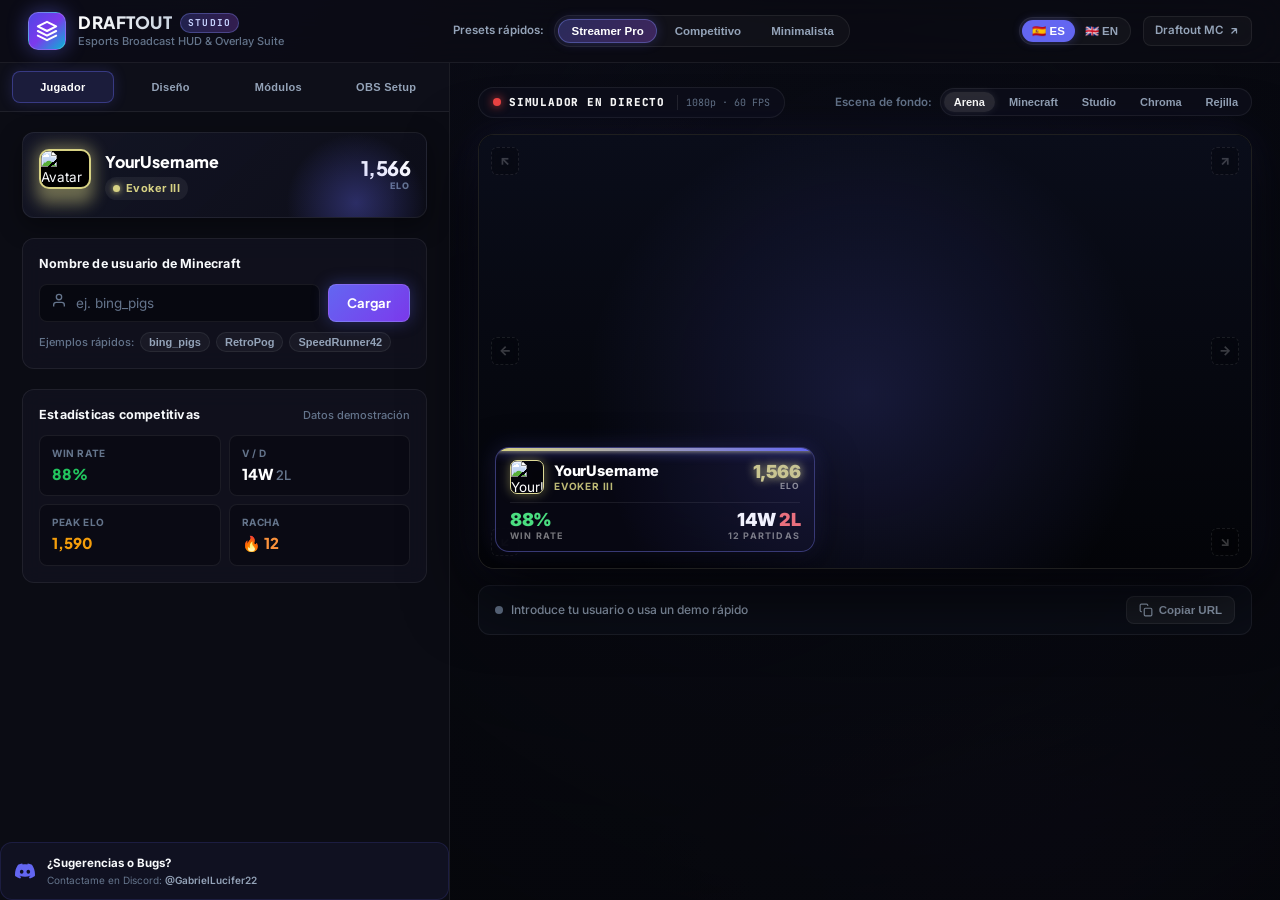
==== index.html @ 82a7ef8a "aaa" ====
<!DOCTYPE html>
<html lang="es">
<head>
  <meta charset="UTF-8" />
  <meta name="viewport" content="width=device-width, initial-scale=1.0" />
  <meta name="google" content="notranslate" />
  <title id="meta-title">Draftout Studio — Overlay Esports Suite para OBS</title>
  <meta id="meta-desc" name="description" content="Diseña y personaliza tu overlay competitivo de Draftout para OBS y Streamlabs en segundos. Estadísticas en tiempo real, rotación inteligente y estética esports premium." />
  <link rel="preconnect" href="https://fonts.googleapis.com" />
  <link rel="preconnect" href="https://fonts.gstatic.com" crossorigin />
  <link href="https://fonts.googleapis.com/css2?family=Plus+Jakarta+Sans:wght@400;500;600;700;800&family=Inter:wght@400;500;600;700;800;900&family=JetBrains+Mono:wght@500;700&display=swap" rel="stylesheet" />
  <link rel="stylesheet" href="css/main.css" />
  <link rel="stylesheet" href="css/overlay.css" />
</head>
<body>
<div id="app">

  <!-- ── Studio Header ────────────────────────────────────────── -->
  <header class="studio-header">
    <div class="brand-group">
      <div class="brand-logo">
        <svg width="22" height="22" viewBox="0 0 24 24" fill="none" stroke="currentColor" stroke-width="2.2" stroke-linecap="round" stroke-linejoin="round">
          <polygon points="12 2 2 7 12 12 22 7 12 2"></polygon>
          <polyline points="2 17 12 22 22 17"></polyline>
          <polyline points="2 12 12 17 22 12"></polyline>
        </svg>
      </div>
      <div class="brand-text">
        <div class="brand-name-wrap">
          <span class="brand-title">DRAFTOUT</span>
          <span class="brand-badge">STUDIO</span>
        </div>
        <span class="brand-sub" data-i18n="headerSubtitle">Esports Broadcast HUD & Overlay Suite</span>
      </div>
    </div>

    <!-- Presets bar in header -->
    <div class="header-presets">
      <span class="presets-label" data-i18n="lblPresets">⚡ Presets rápidos:</span>
      <div class="presets-pills">
        <button class="preset-pill active" data-preset="streamer" data-i18n="presetStreamer">🎮 Streamer Pro</button>
        <button class="preset-pill" data-preset="competitive" data-i18n="presetCompetitive">⚔️ Competitivo</button>
        <button class="preset-pill" data-preset="minimal" data-i18n="presetMinimal">💎 Minimalista</button>
      </div>
    </div>

    <div class="header-actions">
      <!-- Language Switcher Capsule -->
      <div class="lang-capsule">
        <button class="lang-btn active" data-lang-btn="es">🇪🇸 ES</button>
        <button class="lang-btn" data-lang-btn="en">🇬🇧 EN</button>
      </div>
      <a href="https://draftoutmc.com" target="_blank" rel="noopener" class="header-link-btn" title="Draftout Official">
        <span>Draftout MC</span>
        <svg width="12" height="12" viewBox="0 0 24 24" fill="none" stroke="currentColor" stroke-width="2.5"><path d="M7 17L17 7M17 7H7M17 7V17"/></svg>
      </a>
    </div>
  </header>

  <!-- ── Studio Layout ─────────────────────────────────────────── -->
  <div class="studio-layout">

    <!-- LEFT: Studio Control Deck -->
    <aside class="studio-deck">

      <!-- Navigation Tabs -->
      <nav class="deck-tabs" role="tablist">
        <button class="deck-tab active" data-tab="player" role="tab" aria-selected="true">
          <span class="deck-tab-label" data-i18n="tabPlayer">Jugador</span>
        </button>
        <button class="deck-tab" data-tab="design" role="tab" aria-selected="false">
          <span class="deck-tab-label" data-i18n="tabDesign">Diseño</span>
        </button>
        <button class="deck-tab" data-tab="modules" role="tab" aria-selected="false">
          <span class="deck-tab-label" data-i18n="tabModules">Módulos</span>
        </button>
        <button class="deck-tab" data-tab="obs" role="tab" aria-selected="false">
          <span class="deck-tab-label" data-i18n="tabObs">OBS Setup</span>
        </button>
      </nav>

      <!-- TAB 1: PLAYER / PERFIL -->
      <div class="tab-panel active" id="tab-panel-player" role="tabpanel">
        
        <!-- Profile Banner Card -->
        <div class="profile-hero-card">
          <div class="profile-avatar-wrap">
            <img id="deck-avatar-img" class="profile-avatar-img" src="https://mc-heads.net/avatar/Steve/52" alt="Avatar" />
            <div class="profile-avatar-glow" id="deck-avatar-glow"></div>
          </div>
          <div class="profile-hero-info">
            <div class="profile-username" id="deck-username">YourUsername</div>
            <div class="profile-rank-pill" id="deck-rank-pill">
              <span class="profile-rank-dot" id="deck-rank-dot"></span>
              <span class="profile-rank-name" id="deck-rank-name">Evoker III</span>
            </div>
          </div>
          <div class="profile-hero-elo">
            <span class="profile-elo-val" id="deck-elo-val">1,566</span>
            <span class="profile-elo-lbl">ELO</span>
          </div>
        </div>

        <!-- Username Input Group -->
        <div class="deck-group">
          <label class="deck-group-title" for="input-username" data-i18n="lblUsername">Nombre de usuario de Minecraft</label>
          <div class="input-modern-row">
            <div class="input-icon-wrap">
              <svg width="16" height="16" viewBox="0 0 24 24" fill="none" stroke="currentColor" stroke-width="2"><path d="M20 21v-2a4 4 0 0 0-4-4H8a4 4 0 0 0-4 4v2"></path><circle cx="12" cy="7" r="4"></circle></svg>
            </div>
            <input
              id="input-username"
              class="input-modern"
              type="text"
              placeholder="ej. bing_pigs"
              data-i18n-ph="phUsername"
              spellcheck="false"
            />
            <button id="btn-load" class="btn-glow-primary" data-i18n="btnLoad">
              <span>Cargar</span>
            </button>
          </div>
          <div class="quick-demo-users">
            <span class="quick-demo-lbl" data-i18n="lblDemoUsers">Ejemplos rápidos:</span>
            <button class="demo-chip" data-user="bing_pigs">bing_pigs</button>
            <button class="demo-chip" data-user="RetroPog">RetroPog</button>
            <button class="demo-chip" data-user="SpeedRunner42">SpeedRunner42</button>
          </div>
        </div>

        <!-- Live Stats Summary Grid -->
        <div class="deck-group">
          <div class="deck-group-header">
            <span class="deck-group-title" data-i18n="lblStatsSummary">Estadísticas competitivas</span>
            <span class="deck-group-sub" id="deck-data-source">Datos demostración</span>
          </div>
          <div class="stats-mini-grid">
            <div class="stat-mini-card">
              <span class="stat-mini-lbl" data-i18n="lblWr">Win Rate</span>
              <span class="stat-mini-val color-green" id="stat-wr">88%</span>
            </div>
            <div class="stat-mini-card">
              <span class="stat-mini-lbl" data-i18n="lblWl">V / D</span>
              <span class="stat-mini-val" id="stat-wl">14W <span class="stat-loss">2L</span></span>
            </div>
            <div class="stat-mini-card">
              <span class="stat-mini-lbl" data-i18n="lblPeakElo">Peak ELO</span>
              <span class="stat-mini-val color-gold" id="stat-peak">1,590</span>
            </div>
            <div class="stat-mini-card">
              <span class="stat-mini-lbl" data-i18n="lblStreak">Racha</span>
              <span class="stat-mini-val color-fire" id="stat-streak">12</span>
            </div>
          </div>
        </div>

      </div>

      <!-- TAB 2: DESIGN / DISEÑO -->
      <div class="tab-panel" id="tab-panel-design" role="tabpanel">

        <!-- Layout Selector Cards -->
        <div class="deck-group">
          <label class="deck-group-title" data-i18n="lblLayout">📐 Formato del Overlay</label>
          <div class="layout-cards">
            <button class="layout-card active" data-layout-btn="vertical">
              <div class="layout-card-wireframe layout-wf-vert">
                <div class="wf-row wf-row-hdr">
                  <div class="wf-box wf-avatar"></div>
                  <div class="wf-col"><div class="wf-line"></div><div class="wf-line wf-line-sub"></div></div>
                  <div class="wf-pill"></div>
                </div>
                <div class="wf-divider"></div>
                <div class="wf-row wf-row-slide"><div class="wf-bar"></div></div>
              </div>
              <div class="layout-card-info">
                <span class="layout-card-title" data-i18n="layoutVert">Tarjeta (Vertical)</span>
                <span class="layout-card-desc" data-i18n="layoutVertDesc">Compacta · 2 filas · Ideal esports</span>
              </div>
            </button>

            <button class="layout-card" data-layout-btn="horizontal">
              <div class="layout-card-wireframe layout-wf-hori">
                <div class="wf-box wf-avatar"></div>
                <div class="wf-col"><div class="wf-line"></div><div class="wf-line wf-line-sub"></div></div>
                <div class="wf-sep"></div>
                <div class="wf-col"><div class="wf-line"></div><div class="wf-line wf-line-sub"></div></div>
              </div>
              <div class="layout-card-info">
                <span class="layout-card-title" data-i18n="layoutHori">Barra (Horizontal)</span>
                <span class="layout-card-desc" data-i18n="layoutHoriDesc">Tira ancha · 1 fila · Estilo clásico</span>
              </div>
            </button>
          </div>
        </div>

        <!-- Color Themes Grid -->
        <div class="deck-group">
          <div class="deck-group-header">
            <label class="deck-group-title" data-i18n="lblTheme">Tema de Color</label>
            <span class="deck-group-sub" data-i18n="lblThemeSub">Glassmorphism pulido</span>
          </div>
          <div class="theme-deck-grid">
            <button class="theme-card active" data-theme-btn="dark">
              <span class="theme-card-dot" style="background:#080814;border-color:#6366f1;"></span>
              <span class="theme-card-name" data-i18n="themeDark">Oscuro</span>
            </button>
            <button class="theme-card" data-theme-btn="darker">
              <span class="theme-card-dot" style="background:#000000;border-color:#ffffff;"></span>
              <span class="theme-card-name" data-i18n="themeDarker">OLED</span>
            </button>
            <button class="theme-card" data-theme-btn="midnight">
              <span class="theme-card-dot" style="background:#060a22;border-color:#818cf8;"></span>
              <span class="theme-card-name" data-i18n="themeMidnight">Midnight</span>
            </button>
            <button class="theme-card" data-theme-btn="cyberpunk">
              <span class="theme-card-dot" style="background:#0a0620;border-color:#06b6d4;box-shadow:0 0 6px #ec4899;"></span>
              <span class="theme-card-name" data-i18n="themeCyberpunk">Cyberpunk</span>
            </button>
            <button class="theme-card" data-theme-btn="emerald">
              <span class="theme-card-dot" style="background:#02180e;border-color:#22c55e;"></span>
              <span class="theme-card-name" data-i18n="themeEmerald">Esmeralda</span>
            </button>
            <button class="theme-card" data-theme-btn="crimson">
              <span class="theme-card-dot" style="background:#1e030c;border-color:#f43f5e;"></span>
              <span class="theme-card-name" data-i18n="themeCrimson">Carmesí</span>
            </button>
            <button class="theme-card" data-theme-btn="amethyst">
              <span class="theme-card-dot" style="background:#150524;border-color:#a855f7;"></span>
              <span class="theme-card-name" data-i18n="themeAmethyst">Amatista</span>
            </button>
            <button class="theme-card" data-theme-btn="light">
              <span class="theme-card-dot" style="background:#ffffff;border-color:#cbd5e1;"></span>
              <span class="theme-card-name" data-i18n="themeLight">Claro</span>
            </button>
          </div>
        </div>

        <!-- Scale Slider -->
        <div class="deck-group">
          <div class="deck-group-header">
            <label class="deck-group-title" data-i18n="lblScale">Tamaño / Escala</label>
            <span id="scale-val" class="deck-val-badge">1.0x</span>
          </div>
          <div class="range-modern-wrap">
            <span class="range-edge">0.7x</span>
            <input id="scale-slider" class="range-modern" type="range" min="0.7" max="2" step="0.05" value="1" />
            <span class="range-edge">2.0x</span>
          </div>
        </div>

        <!-- Accent Color Picker -->
        <div class="deck-group">
          <label class="deck-group-title" data-i18n="lblAccent">Color de Acento / Aura</label>
          <div class="color-deck-row">
            <div class="color-picker-capsule">
              <input id="accent-color" class="color-input-native" type="color" value="#6366f1" />
              <span class="color-hex-text" id="accent-hex">#6366F1</span>
            </div>
            <div id="accent-swatches" class="color-swatches-grid"></div>
          </div>
        </div>

      </div>

      <!-- TAB 3: MODULES / MÓDULOS -->
      <div class="tab-panel" id="tab-panel-modules" role="tabpanel">

        <!-- Elements Toggles -->
        <div class="deck-group">
          <label class="deck-group-title" data-i18n="secDisplay">Elementos del HUD</label>
          <div class="modern-toggle-grid">

            <label class="mod-toggle-card" for="toggle-rank-icon">
              <div class="mod-toggle-left">
                <div class="mod-texts">
                  <span class="mod-title" data-i18n="optRankIcon">Avatar del jugador</span>
                  <span class="mod-sub" data-i18n="optAvatarSub">Cabeza Minecraft de tu skin</span>
                </div>
              </div>
              <div class="switch-ios">
                <input type="checkbox" id="toggle-rank-icon" checked />
                <span class="switch-track"></span>
              </div>
            </label>

            <label class="mod-toggle-card" for="toggle-elo">
              <div class="mod-toggle-left">
                <div class="mod-texts">
                  <span class="mod-title" data-i18n="optElo">Puntos ELO</span>
                  <span class="mod-sub" data-i18n="optEloSub">Puntuación actual en directo</span>
                </div>
              </div>
              <div class="switch-ios">
                <input type="checkbox" id="toggle-elo" checked />
                <span class="switch-track"></span>
              </div>
            </label>

            <label class="mod-toggle-card" for="toggle-wl">
              <div class="mod-toggle-left">
                <div class="mod-texts">
                  <span class="mod-title" data-i18n="optWl">Victorias / Derrotas</span>
                  <span class="mod-sub" data-i18n="optWlSub">Contador W / L de la era</span>
                </div>
              </div>
              <div class="switch-ios">
                <input type="checkbox" id="toggle-wl" checked />
                <span class="switch-track"></span>
              </div>
            </label>

            <label class="mod-toggle-card" for="toggle-winrate">
              <div class="mod-toggle-left">
                <div class="mod-texts">
                  <span class="mod-title" data-i18n="optWinrate">Win Rate (%)</span>
                  <span class="mod-sub" data-i18n="optWinrateSub">Porcentaje de victoria</span>
                </div>
              </div>
              <div class="switch-ios">
                <input type="checkbox" id="toggle-winrate" checked />
                <span class="switch-track"></span>
              </div>
            </label>

            <label class="mod-toggle-card" for="toggle-streak">
              <div class="mod-toggle-left">
                <div class="mod-texts">
                  <span class="mod-title" data-i18n="optStreak">Racha actual</span>
                  <span class="mod-sub" data-i18n="optStreakSub">Victorias consecutivas</span>
                </div>
              </div>
              <div class="switch-ios">
                <input type="checkbox" id="toggle-streak" checked />
                <span class="switch-track"></span>
              </div>
            </label>

            <label class="mod-toggle-card" for="toggle-matches">
              <div class="mod-toggle-left">
                <div class="mod-texts">
                  <span class="mod-title" data-i18n="optMatches">Partidas recientes</span>
                  <span class="mod-sub" data-i18n="optMatchesSub">Cabezas de rivales (+/- ELO)</span>
                </div>
              </div>
              <div class="switch-ios">
                <input type="checkbox" id="toggle-matches" checked />
                <span class="switch-track"></span>
              </div>
            </label>

            <label class="mod-toggle-card" for="toggle-peak">
              <div class="mod-toggle-left">
                <div class="mod-texts">
                  <span class="mod-title" data-i18n="optPeak">Peak ELO (Récord)</span>
                  <span class="mod-sub" data-i18n="optPeakSub">Máxima puntuación alcanzada</span>
                </div>
              </div>
              <div class="switch-ios">
                <input type="checkbox" id="toggle-peak" checked />
                <span class="switch-track"></span>
              </div>
            </label>

            <label class="mod-toggle-card" for="toggle-global-rank">
              <div class="mod-toggle-left">
                <div class="mod-texts">
                  <span class="mod-title" data-i18n="optGlobalRank">Puesto en ranking (#)</span>
                  <span class="mod-sub" data-i18n="optGlobalRankSub">Posición de leaderboard</span>
                </div>
              </div>
              <div class="switch-ios">
                <input type="checkbox" id="toggle-global-rank" checked />
                <span class="switch-track"></span>
              </div>
            </label>

          </div>
        </div>

        <!-- Slides Rotation Config -->
        <div class="deck-group">
          <div class="deck-group-header">
            <label class="deck-group-title" data-i18n="secRotation">Rotación de Paneles Dinámicos</label>
          </div>

          <div class="sub-field">
            <span class="sub-field-lbl" data-i18n="lblRotSpeed">Velocidad de transición</span>
            <div class="pill-group">
              <button class="pill-btn" data-rotation-btn="3">3s</button>
              <button class="pill-btn active" data-rotation-btn="5">5s</button>
              <button class="pill-btn" data-rotation-btn="8">8s</button>
              <button class="pill-btn" data-rotation-btn="12">12s</button>
            </div>
          </div>

          <div class="slide-checkbox-list">
            <label class="slide-check-item">
              <input type="checkbox" id="toggle-ranking-slide" checked />
              <span class="custom-chk"></span>
              <span class="slide-check-text" data-i18n="optRankingSlide">Slide 2: Ranking y barra de progreso</span>
            </label>
            <label class="slide-check-item">
              <input type="checkbox" id="toggle-records-slide" checked />
              <span class="custom-chk"></span>
              <span class="slide-check-text" data-i18n="optRecordsSlide">Slide 3: Récords y siguiente rival</span>
            </label>
            <label class="slide-check-item">
              <input type="checkbox" id="toggle-recent-slide" checked />
              <span class="custom-chk"></span>
              <span class="slide-check-text" data-i18n="optRecentSlide">Slide 4: Últimas partidas con cabezas</span>
            </label>
          </div>
        </div>

        <!-- Refresh Rate -->
        <div class="deck-group">
          <div class="deck-group-header">
            <label class="deck-group-title" data-i18n="secTiming">Actualización de Datos</label>
          </div>
          <div class="sub-field">
            <span class="sub-field-lbl" data-i18n="lblRefresh">Consultar API cada…</span>
            <div class="pill-group">
              <button class="pill-btn" data-refresh-btn="30">30s</button>
              <button class="pill-btn active" data-refresh-btn="60" data-i18n="ref60s">1 min</button>
              <button class="pill-btn" data-refresh-btn="120" data-i18n="ref120s">2 min</button>
              <button class="pill-btn" data-refresh-btn="300" data-i18n="ref300s">5 min</button>
            </div>
          </div>
        </div>

      </div>

      <!-- TAB 4: OBS SETUP / INTEGRACIÓN -->
      <div class="tab-panel" id="tab-panel-obs" role="tabpanel">

        <!-- Position Picker Grid -->
        <div class="deck-group">
          <label class="deck-group-title" data-i18n="secPosition">Posición en la Pantalla</label>
          <div class="pos-matrix">
            <button class="pos-matrix-btn" data-pos="top-left" data-i18n="posTopLeft">↖ Arriba Izq</button>
            <button class="pos-matrix-btn" data-pos="top-right" data-i18n="posTopRight">Arriba Der ↗</button>
            <button class="pos-matrix-btn" data-pos="middle-left" data-i18n="posMidLeft">← Medio Izq</button>
            <button class="pos-matrix-btn" data-pos="middle-right" data-i18n="posMidRight">Medio Der →</button>
            <button class="pos-matrix-btn active" data-pos="bottom-left" data-i18n="posBottomLeft">↙ Abajo Izq</button>
            <button class="pos-matrix-btn" data-pos="bottom-right" data-i18n="posBottomRight">Abajo Der ↘</button>
          </div>
        </div>

        <!-- URL Output Dock -->
        <div class="deck-group">
          <div class="deck-group-header">
            <label class="deck-group-title" data-i18n="urlLabel">URL para Fuente de Navegador (OBS)</label>
            <span class="deck-badge-green" data-i18n="urlBadge">Listo para transmitir</span>
          </div>
          <div class="url-action-card">
            <input
              id="url-output"
              class="url-mono-field"
              type="text"
              readonly
              placeholder="Configura tu usuario primero…"
              data-i18n-ph="urlPh"
            />
            <div class="url-btn-row">
              <button id="btn-copy" class="btn-glow-primary btn-copy-action" data-i18n="btnCopy">
                <span>📋 Copiar URL</span>
              </button>
              <button id="btn-open-preview" class="btn-ghost-action" data-i18n="btnOpenTab" title="Abrir en pestaña">
                <span>↗ Abrir</span>
              </button>
            </div>
          </div>
        </div>

        <!-- OBS Visual Step Cards -->
        <div class="deck-group">
          <label class="deck-group-title" data-i18n="obsTitle">📺 Pasos de Configuración en OBS</label>
          <div class="obs-card-steps">
            <div class="obs-step-card">
              <div class="step-badge">Paso 1</div>
              <p class="step-text" data-i18n="stepObs1">En OBS, crea una fuente: <strong>Navegador</strong> (Browser Source).</p>
            </div>
            <div class="obs-step-card">
              <div class="step-badge">Paso 2</div>
              <p class="step-text" data-i18n="stepObs2">Pega la <strong>URL copiada</strong> en el campo URL.</p>
            </div>
            <div class="obs-step-card">
              <div class="step-badge">Paso 3</div>
              <p class="step-text" data-i18n="stepObs3">Ajusta resolución a <code>1920 × 1080</code> (ancho x alto).</p>
            </div>
            <div class="obs-step-card">
              <div class="step-badge">Paso 4</div>
              <p class="step-text" data-i18n="stepObs4">Activa <strong>"Permitir transparencia"</strong> y guarda. ¡A streamear!</p>
            </div>
          </div>
        </div>

      </div>

        <div class="deck-footer-contact">
          <div class="contact-card">
            <div class="contact-icon">
              <svg width="20" height="20" viewBox="0 0 24 24" fill="currentColor"><path d="M20.317 4.3698a19.7913 19.7913 0 00-4.8851-1.5152.0741.0741 0 00-.0785.0371c-.211.3753-.4447.8648-.6083 1.2495-1.8447-.2762-3.68-.2762-5.4868 0-.1636-.3933-.4058-.8742-.6177-1.2495a.077.077 0 00-.0785-.037 19.7363 19.7363 0 00-4.8852 1.515.0699.0699 0 00-.0321.0277C.5334 9.0458-.319 13.5799.0992 18.0578a.0824.0824 0 00.0312.0561c2.0528 1.5076 4.0413 2.4228 5.9929 3.0294a.0777.0777 0 00.0842-.0276c.4616-.6304.8731-1.2952 1.226-1.9942a.076.076 0 00-.0416-.1057c-.6528-.2476-1.2743-.5495-1.8722-.8923a.077.077 0 01-.0076-.1277c.1258-.0943.2517-.1923.3718-.2914a.0743.0743 0 01.0776-.0105c3.9278 1.7933 8.18 1.7933 12.0614 0a.0739.0739 0 01.0785.0095c.1202.099.246.1981.3728.2924a.077.077 0 01-.0066.1276 12.2986 12.2986 0 01-1.873.8914.0766.0766 0 00-.0407.1067c.3604.698.7719 1.3628 1.225 1.9932a.076.076 0 00.0842.0286c1.961-.6067 3.9495-1.5219 6.0023-3.0294a.077.077 0 00.0313-.0552c.5004-5.177-.8382-9.6739-3.5485-13.6604a.061.061 0 00-.0312-.0286zM8.02 15.3312c-1.1825 0-2.1569-1.0857-2.1569-2.419 0-1.3332.9555-2.4189 2.157-2.4189 1.2108 0 2.1757 1.0952 2.1568 2.419 0 1.3332-.9555 2.4189-2.1569 2.4189zm7.9748 0c-1.1825 0-2.1569-1.0857-2.1569-2.419 0-1.3332.9554-2.4189 2.1569-2.4189 1.2108 0 2.1757 1.0952 2.1568 2.419 0 1.3332-.946 2.4189-2.1568 2.4189Z"/></svg>
            </div>
            <div class="contact-info">
              <span class="contact-title" data-i18n="contactTitle">¿Sugerencias o Bugs?</span>
              <span class="contact-sub" data-i18n="contactSub">Contactame en Discord: <strong>@GabrielLucifer22</strong></span>
            </div>
          </div>
        </div>

    </aside>

    <!-- RIGHT: Stream Simulator Studio -->
    <main class="stream-studio">

      <!-- Simulator Control Bar -->
      <div class="simulator-topbar">
        <div class="sim-status-pill">
          <span class="sim-live-pulse"></span>
          <span class="sim-live-text" data-i18n="simLiveText">SIMULADOR EN DIRECTO</span>
          <span class="sim-res-tag">1080p · 60 FPS</span>
        </div>

        <!-- Scene Background Switcher -->
        <div class="scene-switcher">
          <span class="scene-switcher-label" data-i18n="lblSceneBg">Escena de fondo:</span>
          <div class="scene-pills">
            <button class="scene-pill active" data-scene="arena" title="Arena Draftout">Arena</button>
            <button class="scene-pill" data-scene="minecraft" title="Minecraft Dusk">Minecraft</button>
            <button class="scene-pill" data-scene="studio" title="Dark Studio">Studio</button>
            <button class="scene-pill" data-scene="chroma" title="Chroma Green (Transparencia)">Chroma</button>
            <button class="scene-pill" data-scene="grid" title="Rejilla Transparente">Rejilla</button>
          </div>
        </div>
      </div>

      <!-- Simulator Canvas (16:9 Aspect Ratio) -->
      <div class="sim-canvas-viewport">
        <div class="screen-sim" id="screen-sim" data-scene="arena">
          <div class="screen-bg" id="screen-bg"></div>
          
          <!-- Interactive Corner Click Targets for Quick Drag/Positioning -->
          <div class="sim-corner-target sim-ct-tl" data-corner="top-left" title="Mover a Arriba Izq">↖</div>
          <div class="sim-corner-target sim-ct-tr" data-corner="top-right" title="Mover a Arriba Der">↗</div>
          <div class="sim-corner-target sim-ct-ml" data-corner="middle-left" title="Mover a Medio Izq">←</div>
          <div class="sim-corner-target sim-ct-mr" data-corner="middle-right" title="Mover a Medio Der">→</div>
          <div class="sim-corner-target sim-ct-bl" data-corner="bottom-left" title="Mover a Abajo Izq">↙</div>
          <div class="sim-corner-target sim-ct-br" data-corner="bottom-right" title="Mover a Abajo Der">↘</div>

          <!-- Overlay Container in Canvas -->
          <div class="screen-overlay-wrap notranslate" id="preview-wrap" data-pos="bottom-left" translate="no">
            <div id="preview-widget" class="notranslate" translate="no"></div>
          </div>
        </div>
      </div>

      <!-- Live Sync & Quick Actions Bar -->
      <div class="simulator-footer">
        <div class="sim-status-info">
          <div class="status-dot" id="status-dot"></div>
          <span class="status-text" id="status-text" data-i18n="statusInit">Introduce tu usuario o usa un demo rápido</span>
        </div>
        <div class="sim-quick-actions">
          <button id="sim-copy-btn" class="sim-action-btn" title="Copiar URL rápida">
            <svg width="14" height="14" viewBox="0 0 24 24" fill="none" stroke="currentColor" stroke-width="2"><rect x="9" y="9" width="13" height="13" rx="2" ry="2"></rect><path d="M5 15H4a2 2 0 0 1-2-2V4a2 2 0 0 1 2-2h9a2 2 0 0 1 2 2v1"></path></svg>
            <span data-i18n="btnCopyUrlShort">Copiar URL</span>
          </button>
        </div>
      </div>

    </main>

  </div><!-- /studio-layout -->

</div><!-- /#app -->

<!-- Scripts -->
<script src="js/api.js"></script>
<script src="js/widget.js"></script>
<script src="js/main.js"></script>
</body>
</html>
---- css/main.css ----
/* ============================================================
   Draftout Studio — Setup Page Styles (main.css)
   World-class Esports Broadcast Overlay Suite
   ============================================================ */

@import url('https://fonts.googleapis.com/css2?family=Plus+Jakarta+Sans:wght@400;500;600;700;800&family=Inter:wght@400;500;600;700;800;900&family=JetBrains+Mono:wght@500;700&display=swap');

/* ── CSS Reset & Design Tokens ──────────────────────────────── */
*, *::before, *::after {
  box-sizing: border-box;
  margin: 0;
  padding: 0;
}

:root {
  --bg-deep:      #06070c;
  --bg-base:      #0b0c14;
  --bg-elevated:  #121320;
  --bg-hover:     #1a1b2d;
  --bg-card:      rgba(18, 19, 32, 0.72);
  --border-subtle:rgba(255, 255, 255, 0.07);
  --border-glow:  rgba(99, 102, 241, 0.28);
  --border-active:rgba(129, 140, 248, 0.6);

  --text-primary:   #f8fafc;
  --text-secondary: #94a3b8;
  --text-tertiary:  #64748b;

  --accent-rgb:   99, 102, 241;
  --accent:       #6366f1;
  --accent-light: #818cf8;
  --accent-glow:  rgba(99, 102, 241, 0.35);

  --green:        #22c55e;
  --gold:         #f59e0b;
  --cyan:         #06b6d4;
  --pink:         #ec4899;
  --red:          #ef4444;

  --font-display: 'Plus Jakarta Sans', system-ui, sans-serif;
  --font-body:    'Inter', system-ui, sans-serif;
  --font-mono:    'JetBrains Mono', monospace;

  --radius-lg:    16px;
  --radius-md:    12px;
  --radius-sm:    8px;
  --radius-pill:  9999px;
}

body {
  background: var(--bg-deep);
  color: var(--text-primary);
  font-family: var(--font-body);
  font-size: 13.5px;
  line-height: 1.5;
  min-height: 100vh;
  overflow-x: hidden;
  -webkit-font-smoothing: antialiased;
}

/* Background Atmosphere */
body::before {
  content: '';
  position: fixed;
  inset: 0;
  background: 
    radial-gradient(ellipse 70% 50% at 15% 0%, rgba(99, 102, 241, 0.12) 0%, transparent 65%),
    radial-gradient(ellipse 60% 40% at 85% 100%, rgba(168, 85, 247, 0.09) 0%, transparent 60%),
    radial-gradient(ellipse 80% 80% at 50% 50%, rgba(6, 7, 12, 0.85) 0%, transparent 100%);
  pointer-events: none;
  z-index: 0;
}

/* Custom Scrollbar */
::-webkit-scrollbar { width: 5px; height: 5px; }
::-webkit-scrollbar-track { background: var(--bg-deep); }
::-webkit-scrollbar-thumb { background: rgba(255, 255, 255, 0.12); border-radius: 99px; }
::-webkit-scrollbar-thumb:hover { background: rgba(255, 255, 255, 0.25); }

#app {
  position: relative;
  z-index: 1;
  display: flex;
  flex-direction: column;
  min-height: 100vh;
}

/* ── Studio Header ──────────────────────────────────────────── */
.studio-header {
  display: flex;
  align-items: center;
  justify-content: space-between;
  padding: 12px 28px;
  background: rgba(11, 12, 20, 0.82);
  backdrop-filter: blur(20px);
  -webkit-backdrop-filter: blur(20px);
  border-bottom: 1px solid var(--border-subtle);
  position: sticky;
  top: 0;
  z-index: 100;
  gap: 20px;
}

.brand-group {
  display: flex;
  align-items: center;
  gap: 12px;
  flex-shrink: 0;
}

.brand-logo {
  width: 38px;
  height: 38px;
  border-radius: 10px;
  background: linear-gradient(135deg, #4f46e5 0%, #7c3aed 50%, #06b6d4 100%);
  display: flex;
  align-items: center;
  justify-content: center;
  color: #fff;
  box-shadow: 0 0 20px rgba(99, 102, 241, 0.45);
  border: 1px solid rgba(255, 255, 255, 0.2);
}

.brand-name-wrap {
  display: flex;
  align-items: center;
  gap: 8px;
}

.brand-title {
  font-family: var(--font-display);
  font-size: 17px;
  font-weight: 800;
  letter-spacing: 0.5px;
  background: linear-gradient(90deg, #ffffff 0%, #cbd5e1 100%);
  -webkit-background-clip: text;
  -webkit-text-fill-color: transparent;
  line-height: 1.1;
}

.brand-badge {
  font-family: var(--font-mono);
  font-size: 9.5px;
  font-weight: 700;
  letter-spacing: 1.2px;
  padding: 2px 7px;
  border-radius: 99px;
  background: linear-gradient(90deg, rgba(99, 102, 241, 0.25), rgba(168, 85, 247, 0.25));
  border: 1px solid rgba(129, 140, 248, 0.35);
  color: #c7d2fe;
}

.brand-sub {
  font-size: 11px;
  color: var(--text-tertiary);
  font-weight: 500;
  display: block;
}

/* Header Presets */
.header-presets {
  display: flex;
  align-items: center;
  gap: 10px;
}

.presets-label {
  font-size: 11.5px;
  font-weight: 600;
  color: var(--text-secondary);
}

.presets-pills {
  display: flex;
  align-items: center;
  gap: 6px;
  background: rgba(255, 255, 255, 0.03);
  padding: 3px;
  border-radius: var(--radius-pill);
  border: 1px solid var(--border-subtle);
}

.preset-pill {
  background: transparent;
  border: none;
  color: var(--text-secondary);
  font-size: 11.5px;
  font-weight: 600;
  padding: 5px 12px;
  border-radius: var(--radius-pill);
  cursor: pointer;
  transition: all 0.2s cubic-bezier(0.2, 0, 0, 1);
  white-space: nowrap;
}

.preset-pill:hover {
  color: var(--text-primary);
  background: rgba(255, 255, 255, 0.05);
}

.preset-pill.active {
  background: linear-gradient(135deg, rgba(99, 102, 241, 0.3), rgba(168, 85, 247, 0.3));
  color: #fff;
  border: 1px solid rgba(129, 140, 248, 0.4);
  box-shadow: 0 0 12px rgba(99, 102, 241, 0.25);
}

.header-actions {
  display: flex;
  align-items: center;
  gap: 12px;
}

.lang-capsule {
  display: flex;
  align-items: center;
  background: rgba(255, 255, 255, 0.04);
  border: 1px solid var(--border-subtle);
  border-radius: var(--radius-pill);
  padding: 2px;
}

.lang-btn {
  background: transparent;
  border: none;
  color: var(--text-secondary);
  font-size: 11.5px;
  font-weight: 700;
  padding: 4px 10px;
  border-radius: var(--radius-pill);
  cursor: pointer;
  transition: all 0.2s ease;
}

.lang-btn:hover { color: #fff; }

.lang-btn.active {
  background: var(--accent);
  color: #fff;
  box-shadow: 0 0 10px var(--accent-glow);
}

.header-link-btn {
  display: flex;
  align-items: center;
  gap: 5px;
  font-size: 11.5px;
  font-weight: 600;
  color: var(--text-secondary);
  text-decoration: none;
  padding: 5px 11px;
  border-radius: var(--radius-sm);
  background: rgba(255, 255, 255, 0.03);
  border: 1px solid var(--border-subtle);
  transition: all 0.2s ease;
}

.header-link-btn:hover {
  color: #fff;
  border-color: rgba(255, 255, 255, 0.15);
  background: rgba(255, 255, 255, 0.06);
}

/* ── Main Studio Layout ─────────────────────────────────────── */
.studio-layout {
  display: grid;
  grid-template-columns: 490px 1fr;
  flex: 1;
  min-height: calc(100vh - 63px);
}

@media (max-width: 1280px) {
  .studio-layout { grid-template-columns: 450px 1fr; }
}

@media (max-width: 990px) {
  .studio-layout { grid-template-columns: 1fr; }
  .header-presets { display: none; }
}

/* ── Studio Control Deck (Left Column) ──────────────────────── */
.studio-deck {
  background: var(--bg-base);
  border-right: 1px solid var(--border-subtle);
  display: flex;
  flex-direction: column;
  overflow-y: auto;
  max-height: calc(100vh - 63px);
  position: sticky;
  top: 63px;
}

/* Studio Navigation Tabs */
.deck-tabs {
  display: grid;
  grid-template-columns: repeat(4, 1fr);
  padding: 8px 12px;
  gap: 6px;
  background: rgba(14, 15, 26, 0.95);
  border-bottom: 1px solid var(--border-subtle);
  position: sticky;
  top: 0;
  z-index: 10;
}

.deck-tab {
  background: transparent;
  border: 1px solid transparent;
  color: var(--text-secondary);
  padding: 9px 6px;
  border-radius: var(--radius-sm);
  cursor: pointer;
  display: flex;
  flex-direction: column;
  align-items: center;
  gap: 4px;
  transition: all 0.2s cubic-bezier(0.2, 0, 0, 1);
}

.deck-tab-icon { font-size: 16px; line-height: 1; }

.deck-tab-label {
  font-size: 11px;
  font-weight: 700;
  letter-spacing: 0.3px;
}

.deck-tab:hover {
  color: var(--text-primary);
  background: rgba(255, 255, 255, 0.04);
}

.deck-tab.active {
  color: #fff;
  background: rgba(99, 102, 241, 0.16);
  border-color: rgba(99, 102, 241, 0.4);
  box-shadow: 0 0 14px rgba(99, 102, 241, 0.2);
}

/* Tab Panels */
.tab-panel {
  display: none;
  padding: 20px 22px 40px;
  flex-direction: column;
  gap: 20px;
  animation: tabFadeIn 0.25s cubic-bezier(0.2, 0, 0, 1);
}

.tab-panel.active { display: flex; }

@keyframes tabFadeIn {
  from { opacity: 0; transform: translateY(6px); }
  to   { opacity: 1; transform: translateY(0); }
}

/* Profile Hero Card */
.profile-hero-card {
  display: flex;
  align-items: center;
  gap: 14px;
  padding: 16px;
  background: linear-gradient(135deg, rgba(22, 24, 42, 0.8) 0%, rgba(13, 14, 25, 0.9) 100%);
  border: 1px solid var(--border-subtle);
  border-radius: var(--radius-md);
  position: relative;
  overflow: hidden;
  box-shadow: 0 8px 24px rgba(0, 0, 0, 0.4);
}

.profile-hero-card::before {
  content: '';
  position: absolute;
  top: 0; right: 0;
  width: 140px; height: 140px;
  background: radial-gradient(circle, var(--accent-glow) 0%, transparent 70%);
  pointer-events: none;
}

.profile-avatar-wrap {
  position: relative;
  width: 52px;
  height: 52px;
  flex-shrink: 0;
}

.profile-avatar-img {
  width: 100%;
  height: 100%;
  border-radius: 10px;
  border: 2px solid var(--accent);
  object-fit: cover;
  image-rendering: pixelated;
  background: #000;
  position: relative;
  z-index: 1;
}

.profile-avatar-glow {
  position: absolute;
  inset: -3px;
  border-radius: 12px;
  background: var(--accent);
  opacity: 0.45;
  filter: blur(8px);
  z-index: 0;
  transition: background 0.3s ease;
}

.profile-hero-info {
  flex: 1;
  min-width: 0;
  display: flex;
  flex-direction: column;
  gap: 3px;
}

.profile-username {
  font-family: var(--font-display);
  font-size: 16px;
  font-weight: 800;
  color: #fff;
  white-space: nowrap;
  overflow: hidden;
  text-overflow: ellipsis;
  letter-spacing: -0.2px;
}

.profile-rank-pill {
  display: inline-flex;
  align-items: center;
  gap: 6px;
  padding: 3px 8px;
  background: rgba(255, 255, 255, 0.06);
  border-radius: var(--radius-pill);
  width: fit-content;
}

.profile-rank-dot {
  width: 7px;
  height: 7px;
  border-radius: 50%;
  background: #D7D284;
  box-shadow: 0 0 6px currentColor;
}

.profile-rank-name {
  font-size: 11px;
  font-weight: 700;
  color: #D7D284;
  letter-spacing: 0.4px;
}

.profile-hero-elo {
  display: flex;
  flex-direction: column;
  align-items: flex-end;
  gap: 1px;
}

.profile-elo-val {
  font-family: var(--font-display);
  font-size: 20px;
  font-weight: 900;
  color: #fff;
  line-height: 1;
  letter-spacing: -0.5px;
}

.profile-elo-lbl {
  font-size: 9px;
  font-weight: 800;
  letter-spacing: 1px;
  color: var(--text-tertiary);
}

/* Deck Groups */
.deck-group {
  display: flex;
  flex-direction: column;
  gap: 10px;
  background: var(--bg-card);
  padding: 16px;
  border-radius: var(--radius-md);
  border: 1px solid var(--border-subtle);
  backdrop-filter: blur(10px);
}

.deck-group-header {
  display: flex;
  align-items: center;
  justify-content: space-between;
}

.deck-group-title {
  font-size: 12.5px;
  font-weight: 700;
  color: var(--text-primary);
  display: flex;
  align-items: center;
  gap: 6px;
  letter-spacing: 0.2px;
}

.deck-group-sub {
  font-size: 11px;
  color: var(--text-tertiary);
  font-weight: 500;
}

/* Deck Contact Footer */
.deck-footer-contact {
  margin-top: auto;
  padding-top: 16px;
}

.contact-card {
  display: flex;
  align-items: center;
  gap: 12px;
  background: rgba(99, 102, 241, 0.06);
  border: 1px solid rgba(99, 102, 241, 0.15);
  padding: 12px 14px;
  border-radius: var(--radius-md);
  transition: background 0.2s ease;
}

.contact-card:hover {
  background: rgba(99, 102, 241, 0.1);
}

.contact-icon {
  color: var(--accent);
  display: flex;
  align-items: center;
  justify-content: center;
  flex-shrink: 0;
}

.contact-info {
  display: flex;
  flex-direction: column;
  gap: 2px;
  min-width: 0;
}

.contact-title {
  font-size: 11.5px;
  font-weight: 700;
  color: var(--text-primary);
}

.contact-sub {
  font-size: 10px;
  color: var(--text-tertiary);
  line-height: 1.3;
}

.contact-sub strong {
  color: var(--text-secondary);
  font-weight: 600;
  user-select: text;
}

/* Modern Input Row */
.input-modern-row {
  display: flex;
  gap: 8px;
  position: relative;
}

.input-icon-wrap {
  position: absolute;
  left: 12px;
  top: 50%;
  transform: translateY(-50%);
  color: var(--text-tertiary);
  pointer-events: none;
}

.input-autocomplete-wrap {
  flex: 1;
  position: relative;
  display: flex;
  align-items: center;
  min-width: 0;
}

.input-autocomplete-wrap .input-modern {
  width: 100%;
}

.input-modern {
  flex: 1;
  background: rgba(6, 7, 14, 0.7);
  border: 1px solid var(--border-subtle);
  border-radius: var(--radius-sm);
  color: #fff;
  font-family: var(--font-body);
  font-size: 13.5px;
  padding: 10px 14px 10px 36px;
  outline: none;
  transition: all 0.2s ease;
}

.input-modern:focus {
  border-color: var(--accent);
  box-shadow: 0 0 0 3px rgba(99, 102, 241, 0.2);
  background: rgba(6, 7, 14, 0.9);
}

.input-modern::placeholder { color: var(--text-tertiary); }


.btn-glow-primary {
  background: linear-gradient(135deg, var(--accent) 0%, #7c3aed 100%);
  border: 1px solid rgba(255, 255, 255, 0.15);
  color: #fff;
  font-family: var(--font-display);
  font-size: 13px;
  font-weight: 700;
  padding: 0 18px;
  border-radius: var(--radius-sm);
  cursor: pointer;
  display: inline-flex;
  align-items: center;
  justify-content: center;
  box-shadow: 0 0 16px var(--accent-glow);
  transition: all 0.2s cubic-bezier(0.2, 0, 0, 1);
  white-space: nowrap;
}

.btn-glow-primary:hover {
  filter: brightness(1.15);
  box-shadow: 0 0 24px rgba(99, 102, 241, 0.5);
  transform: translateY(-1px);
}

.btn-glow-primary:active { transform: translateY(0); }

.btn-glow-primary:disabled {
  opacity: 0.6;
  cursor: not-allowed;
  filter: grayscale(0.5);
}

/* Quick demo users */
.quick-demo-users {
  display: flex;
  align-items: center;
  gap: 6px;
  flex-wrap: wrap;
}

.quick-demo-lbl {
  font-size: 11px;
  color: var(--text-tertiary);
  font-weight: 500;
}

.demo-chip {
  background: rgba(255, 255, 255, 0.04);
  border: 1px solid var(--border-subtle);
  color: var(--text-secondary);
  font-size: 11px;
  font-weight: 600;
  padding: 3px 8px;
  border-radius: var(--radius-pill);
  cursor: pointer;
  transition: all 0.15s ease;
}

.demo-chip:hover {
  background: rgba(99, 102, 241, 0.15);
  color: #fff;
  border-color: rgba(99, 102, 241, 0.35);
}

/* Mini stats grid */
.stats-mini-grid {
  display: grid;
  grid-template-columns: repeat(2, 1fr);
  gap: 8px;
}

.stat-mini-card {
  background: rgba(6, 7, 14, 0.5);
  border: 1px solid var(--border-subtle);
  border-radius: var(--radius-sm);
  padding: 10px 12px;
  display: flex;
  flex-direction: column;
  gap: 2px;
}

.stat-mini-lbl {
  font-size: 10px;
  font-weight: 700;
  color: var(--text-tertiary);
  text-transform: uppercase;
  letter-spacing: 0.6px;
}

.stat-mini-val {
  font-family: var(--font-display);
  font-size: 15px;
  font-weight: 800;
  color: #fff;
}

.stat-loss { color: var(--text-tertiary); font-weight: 600; font-size: 13px; }
.color-green { color: var(--green); }
.color-gold  { color: var(--gold); }
.color-fire  { color: #fb923c; }

/* Layout Choice Cards */
.layout-cards {
  display: grid;
  grid-template-columns: repeat(2, 1fr);
  gap: 10px;
}

.layout-card {
  background: rgba(6, 7, 14, 0.6);
  border: 1.5px solid var(--border-subtle);
  border-radius: var(--radius-md);
  padding: 12px;
  cursor: pointer;
  display: flex;
  flex-direction: column;
  gap: 10px;
  text-align: left;
  transition: all 0.2s cubic-bezier(0.2, 0, 0, 1);
}

.layout-card:hover {
  background: rgba(22, 24, 42, 0.6);
  border-color: rgba(255, 255, 255, 0.15);
}

.layout-card.active {
  background: linear-gradient(135deg, rgba(99, 102, 241, 0.16) 0%, rgba(22, 24, 42, 0.8) 100%);
  border-color: var(--accent);
  box-shadow: 0 0 16px rgba(99, 102, 241, 0.25);
}

.layout-card-wireframe {
  height: 52px;
  background: rgba(0, 0, 0, 0.4);
  border-radius: var(--radius-sm);
  padding: 8px;
  display: flex;
  flex-direction: column;
  justify-content: center;
  gap: 4px;
}

.wf-row { display: flex; align-items: center; gap: 6px; }
.wf-box { width: 14px; height: 14px; border-radius: 3px; background: var(--accent); }
.wf-col { display: flex; flex-direction: column; gap: 2px; flex: 1; }
.wf-line { height: 4px; width: 45%; background: rgba(255, 255, 255, 0.4); border-radius: 2px; }
.wf-line-sub { width: 25%; background: rgba(255, 255, 255, 0.2); }
.wf-pill { width: 24px; height: 12px; border-radius: 3px; background: rgba(255, 255, 255, 0.15); margin-left: auto; }
.wf-divider { height: 1px; background: rgba(255, 255, 255, 0.1); width: 100%; }
.wf-bar { height: 4px; width: 85%; background: #D7D284; border-radius: 2px; }
.wf-sep { width: 1px; height: 16px; background: rgba(255, 255, 255, 0.15); }

.layout-card-info {
  display: flex;
  flex-direction: column;
  gap: 1px;
}

.layout-card-title {
  font-family: var(--font-display);
  font-size: 13px;
  font-weight: 700;
  color: #fff;
}

.layout-card-desc {
  font-size: 10.5px;
  color: var(--text-tertiary);
  line-height: 1.2;
}

/* Themes Grid */
.theme-deck-grid {
  display: grid;
  grid-template-columns: repeat(4, 1fr);
  gap: 8px;
}

.theme-card {
  background: rgba(6, 7, 14, 0.5);
  border: 1px solid var(--border-subtle);
  border-radius: var(--radius-sm);
  padding: 8px 6px;
  display: flex;
  flex-direction: column;
  align-items: center;
  gap: 6px;
  cursor: pointer;
  transition: all 0.2s ease;
}

.theme-card:hover {
  background: rgba(255, 255, 255, 0.05);
  border-color: rgba(255, 255, 255, 0.2);
}

.theme-card.active {
  background: rgba(99, 102, 241, 0.15);
  border-color: var(--accent);
  box-shadow: 0 0 12px rgba(99, 102, 241, 0.25);
}

.theme-card-dot {
  width: 14px;
  height: 14px;
  border-radius: 50%;
  border: 2px solid;
}

.theme-card-name {
  font-size: 11px;
  font-weight: 600;
  color: var(--text-secondary);
}

.theme-card.active .theme-card-name { color: #fff; }

/* Range Modern */
.deck-val-badge {
  font-family: var(--font-mono);
  font-size: 11px;
  font-weight: 700;
  padding: 2px 8px;
  background: rgba(99, 102, 241, 0.2);
  border: 1px solid rgba(129, 140, 248, 0.35);
  border-radius: var(--radius-pill);
  color: #c7d2fe;
}

.range-modern-wrap {
  display: flex;
  align-items: center;
  gap: 12px;
}

.range-edge {
  font-family: var(--font-mono);
  font-size: 10px;
  color: var(--text-tertiary);
}

.range-modern {
  flex: 1;
  -webkit-appearance: none;
  appearance: none;
  height: 5px;
  background: rgba(255, 255, 255, 0.1);
  border-radius: 99px;
  outline: none;
}

.range-modern::-webkit-slider-thumb {
  -webkit-appearance: none;
  appearance: none;
  width: 16px;
  height: 16px;
  border-radius: 50%;
  background: var(--accent);
  cursor: pointer;
  box-shadow: 0 0 10px var(--accent);
  transition: transform 0.1s ease;
}

.range-modern::-webkit-slider-thumb:hover { transform: scale(1.2); }

/* Accent Colors */
.color-deck-row {
  display: flex;
  align-items: center;
  gap: 10px;
  flex-wrap: wrap;
}

.color-picker-capsule {
  display: flex;
  align-items: center;
  gap: 8px;
  background: rgba(6, 7, 14, 0.6);
  border: 1px solid var(--border-subtle);
  border-radius: var(--radius-sm);
  padding: 4px 10px 4px 6px;
}

.color-input-native {
  -webkit-appearance: none;
  appearance: none;
  border: none;
  width: 24px;
  height: 24px;
  border-radius: 6px;
  cursor: pointer;
  background: transparent;
}

.color-input-native::-webkit-color-swatch-wrapper { padding: 0; }
.color-input-native::-webkit-color-swatch { border: 1px solid rgba(255, 255, 255, 0.3); border-radius: 6px; }

.color-hex-text {
  font-family: var(--font-mono);
  font-size: 11px;
  font-weight: 700;
  color: var(--text-secondary);
}

.color-swatches-grid {
  display: flex;
  align-items: center;
  gap: 6px;
  flex: 1;
}

.color-swatch {
  width: 22px;
  height: 22px;
  border-radius: 6px;
  border: 2px solid transparent;
  cursor: pointer;
  transition: transform 0.15s ease, border-color 0.15s ease;
}

.color-swatch:hover { transform: scale(1.15); }
.color-swatch.active { border-color: #fff; box-shadow: 0 0 8px currentColor; }

/* Modern Toggle Grid */
.modern-toggle-grid {
  display: grid;
  grid-template-columns: repeat(2, minmax(0, 1fr));
  gap: 8px;
}

@media (max-width: 540px) {
  .modern-toggle-grid { grid-template-columns: 1fr; }
}

.mod-toggle-card {
  display: flex;
  align-items: center;
  justify-content: space-between;
  gap: 6px;
  padding: 8px 10px;
  background: rgba(6, 7, 14, 0.5);
  border: 1px solid var(--border-subtle);
  border-radius: var(--radius-sm);
  cursor: pointer;
  transition: all 0.2s ease;
  min-width: 0;
  overflow: hidden;
}

.mod-toggle-card:hover {
  background: rgba(22, 24, 42, 0.6);
  border-color: rgba(255, 255, 255, 0.14);
}

.mod-toggle-left {
  display: flex;
  align-items: center;
  gap: 7px;
  min-width: 0;
  flex: 1;
  overflow: hidden;
}

.mod-icon { font-size: 14px; flex-shrink: 0; }

.mod-texts {
  display: flex;
  flex-direction: column;
  min-width: 0;
  flex: 1;
  overflow: hidden;
}

.mod-title {
  font-size: 11.5px;
  font-weight: 700;
  color: var(--text-primary);
  line-height: 1.2;
}

.mod-sub {
  font-size: 9px;
  color: var(--text-tertiary);
  line-height: 1.2;
  margin-top: 2px;
}

/* iOS-style toggle switch */
.switch-ios {
  position: relative;
  width: 32px;
  height: 18px;
  flex-shrink: 0;
}

.switch-ios input { opacity: 0; width: 0; height: 0; }

.switch-track {
  position: absolute;
  inset: 0;
  background: rgba(255, 255, 255, 0.12);
  border-radius: 99px;
  transition: background 0.25s ease;
}

.switch-track::before {
  content: '';
  position: absolute;
  width: 14px;
  height: 14px;
  left: 2px;
  bottom: 2px;
  background: #fff;
  border-radius: 50%;
  transition: transform 0.25s cubic-bezier(0.2, 0, 0, 1);
  box-shadow: 0 1px 3px rgba(0,0,0,0.4);
}

.switch-ios input:checked + .switch-track {
  background: var(--accent);
  box-shadow: 0 0 10px var(--accent-glow);
}

.switch-ios input:checked + .switch-track::before {
  transform: translateX(14px);
}

/* Sub-field and Pill groups */
.sub-field {
  display: flex;
  align-items: center;
  justify-content: space-between;
  gap: 12px;
}

.sub-field-lbl {
  font-size: 11.5px;
  color: var(--text-secondary);
  font-weight: 600;
}

.pill-group {
  display: flex;
  align-items: center;
  gap: 4px;
  background: rgba(6, 7, 14, 0.6);
  padding: 3px;
  border-radius: var(--radius-pill);
  border: 1px solid var(--border-subtle);
}

.pill-btn {
  background: transparent;
  border: none;
  color: var(--text-secondary);
  font-size: 11px;
  font-weight: 700;
  padding: 4px 10px;
  border-radius: var(--radius-pill);
  cursor: pointer;
  transition: all 0.2s ease;
}

.pill-btn:hover { color: #fff; }

.pill-btn.active {
  background: var(--accent);
  color: #fff;
  box-shadow: 0 0 10px var(--accent-glow);
}

.slide-checkbox-list {
  display: flex;
  flex-direction: column;
  gap: 8px;
  margin-top: 4px;
}

.slide-check-item {
  display: flex;
  align-items: center;
  gap: 10px;
  font-size: 12px;
  font-weight: 600;
  color: var(--text-secondary);
  cursor: pointer;
}

.slide-check-item input { display: none; }

.custom-chk {
  width: 16px;
  height: 16px;
  border-radius: 4px;
  border: 1.5px solid var(--border-subtle);
  background: rgba(6, 7, 14, 0.6);
  display: flex;
  align-items: center;
  justify-content: center;
  transition: all 0.2s ease;
}

.custom-chk::after {
  content: '✓';
  color: #fff;
  font-size: 11px;
  font-weight: 900;
  display: none;
}

.slide-check-item input:checked + .custom-chk {
  background: var(--accent);
  border-color: var(--accent);
  box-shadow: 0 0 8px var(--accent-glow);
}

.slide-check-item input:checked + .custom-chk::after { display: block; }
.slide-check-item input:checked ~ .slide-check-text { color: #fff; }

/* Pos Matrix Grid */
.pos-matrix {
  display: grid;
  grid-template-columns: repeat(2, 1fr);
  gap: 8px;
}

.pos-matrix-btn {
  background: rgba(6, 7, 14, 0.6);
  border: 1px solid var(--border-subtle);
  border-radius: var(--radius-sm);
  padding: 10px 12px;
  color: var(--text-secondary);
  font-size: 12px;
  font-weight: 700;
  cursor: pointer;
  transition: all 0.2s ease;
  display: flex;
  align-items: center;
  justify-content: center;
  gap: 6px;
}

.pos-matrix-btn:hover {
  background: rgba(255, 255, 255, 0.05);
  color: #fff;
}

.pos-matrix-btn.active {
  background: rgba(99, 102, 241, 0.2);
  border-color: var(--accent);
  color: #fff;
  box-shadow: 0 0 12px rgba(99, 102, 241, 0.3);
}

/* URL Action Card */
.url-action-card {
  display: flex;
  flex-direction: column;
  gap: 10px;
}

.deck-badge-green {
  font-size: 10px;
  font-weight: 800;
  padding: 2px 8px;
  background: rgba(34, 197, 94, 0.15);
  border: 1px solid rgba(34, 197, 94, 0.35);
  color: #4ade80;
  border-radius: var(--radius-pill);
}

.url-mono-field {
  width: 100%;
  background: #030408;
  border: 1px solid var(--border-subtle);
  border-radius: var(--radius-sm);
  color: #a5b4fc;
  font-family: var(--font-mono);
  font-size: 11.5px;
  padding: 10px 12px;
  outline: none;
}

.url-btn-row {
  display: flex;
  gap: 8px;
}

.btn-copy-action { flex: 1; height: 38px; }

.btn-ghost-action {
  background: rgba(255, 255, 255, 0.05);
  border: 1px solid var(--border-subtle);
  color: var(--text-secondary);
  padding: 0 14px;
  border-radius: var(--radius-sm);
  font-size: 12px;
  font-weight: 700;
  cursor: pointer;
  transition: all 0.2s ease;
}

.btn-ghost-action:hover {
  background: rgba(255, 255, 255, 0.1);
  color: #fff;
}

/* OBS Card Steps */
.obs-card-steps {
  display: grid;
  grid-template-columns: repeat(2, 1fr);
  gap: 8px;
}

.obs-step-card {
  background: rgba(6, 7, 14, 0.5);
  border: 1px solid var(--border-subtle);
  border-radius: var(--radius-sm);
  padding: 10px 12px;
  display: flex;
  flex-direction: column;
  gap: 6px;
}

.step-badge {
  font-family: var(--font-mono);
  font-size: 9.5px;
  font-weight: 800;
  color: var(--accent-light);
  letter-spacing: 0.5px;
}

.step-text {
  font-size: 11.5px;
  color: var(--text-secondary);
  line-height: 1.4;
}

.step-text strong { color: #fff; font-weight: 700; }
.step-text code {
  background: rgba(255, 255, 255, 0.08);
  padding: 1px 5px;
  border-radius: 4px;
  color: #c7d2fe;
  font-family: var(--font-mono);
  font-size: 10.5px;
}

/* ── Stream Simulator Studio (Right Column) ─────────────────── */
.stream-studio {
  display: flex;
  flex-direction: column;
  padding: 24px 28px;
  gap: 16px;
  background: radial-gradient(circle at 50% 20%, rgba(18, 20, 36, 0.4) 0%, rgba(6, 7, 12, 0.95) 100%);
}

.simulator-topbar {
  display: flex;
  align-items: center;
  justify-content: space-between;
  flex-wrap: wrap;
  gap: 12px;
}

.sim-status-pill {
  display: flex;
  align-items: center;
  gap: 8px;
  background: rgba(14, 16, 28, 0.8);
  padding: 6px 14px;
  border-radius: var(--radius-pill);
  border: 1px solid var(--border-subtle);
}

.sim-live-pulse {
  width: 8px;
  height: 8px;
  border-radius: 50%;
  background: #ef4444;
  box-shadow: 0 0 10px #ef4444;
  animation: pulseLive 1.5s infinite;
}

@keyframes pulseLive {
  0%   { transform: scale(0.95); box-shadow: 0 0 0 0 rgba(239, 68, 68, 0.7); }
  70%  { transform: scale(1.1);  box-shadow: 0 0 0 7px rgba(239, 68, 68, 0); }
  100% { transform: scale(0.95); box-shadow: 0 0 0 0 rgba(239, 68, 68, 0); }
}

.sim-live-text {
  font-family: var(--font-mono);
  font-size: 11px;
  font-weight: 800;
  color: #fff;
  letter-spacing: 0.8px;
}

.sim-res-tag {
  font-family: var(--font-mono);
  font-size: 10px;
  color: var(--text-tertiary);
  margin-left: 4px;
  padding-left: 8px;
  border-left: 1px solid rgba(255, 255, 255, 0.1);
}

/* Scene Switcher */
.scene-switcher {
  display: flex;
  align-items: center;
  gap: 8px;
}

.scene-switcher-label {
  font-size: 11.5px;
  color: var(--text-tertiary);
  font-weight: 600;
}

.scene-pills {
  display: flex;
  align-items: center;
  gap: 4px;
  background: rgba(14, 16, 28, 0.8);
  padding: 3px;
  border-radius: var(--radius-pill);
  border: 1px solid var(--border-subtle);
}

.scene-pill {
  background: transparent;
  border: none;
  color: var(--text-secondary);
  font-size: 11px;
  font-weight: 600;
  padding: 4px 10px;
  border-radius: var(--radius-pill);
  cursor: pointer;
  transition: all 0.2s ease;
}

.scene-pill:hover { color: #fff; }

.scene-pill.active {
  background: rgba(255, 255, 255, 0.12);
  color: #fff;
  box-shadow: 0 0 8px rgba(255, 255, 255, 0.1);
}

/* 16:9 Simulator Viewport */
.sim-canvas-viewport {
  width: 100%;
  aspect-ratio: 16 / 9;
  border-radius: var(--radius-lg);
  border: 1px solid rgba(255, 255, 255, 0.12);
  box-shadow: 
    0 24px 70px rgba(0, 0, 0, 0.8),
    0 0 40px rgba(99, 102, 241, 0.12);
  overflow: hidden;
  position: relative;
  background: #000;
}

.screen-sim {
  position: absolute;
  inset: 0;
  display: flex;
  overflow: hidden;
}

/* Scene Backgrounds */
.screen-bg {
  position: absolute;
  inset: 0;
  transition: background 0.4s cubic-bezier(0.2, 0, 0, 1);
  pointer-events: none;
}

/* 1. Arena (Default) */
.screen-sim[data-scene="arena"] .screen-bg {
  background: 
    radial-gradient(circle at 50% 60%, rgba(99, 102, 241, 0.18) 0%, transparent 60%),
    linear-gradient(180deg, #0a0d1a 0%, #030408 100%);
}

.screen-sim[data-scene="arena"]::before {
  content: '';
  position: absolute;
  inset: 0;
  background-image: 
    linear-gradient(rgba(255, 255, 255, 0.03) 1px, transparent 1px),
    linear-gradient(90deg, rgba(255, 255, 255, 0.03) 1px, transparent 1px);
  background-size: 40px 40px;
  background-position: center center;
  pointer-events: none;
}

/* 2. Minecraft Landscape */
.screen-sim[data-scene="minecraft"] .screen-bg {
  background: 
    radial-gradient(circle at 50% 30%, rgba(245, 158, 11, 0.18) 0%, transparent 55%),
    linear-gradient(180deg, #131b2e 0%, #08111e 60%, #0b1a0e 100%);
}

/* 3. Dark Studio */
.screen-sim[data-scene="studio"] .screen-bg {
  background: #07080f;
}

/* 4. Chroma Green (OBS transparency verification) */
.screen-sim[data-scene="chroma"] .screen-bg {
  background: #00b140;
}

/* 5. Alpha Grid Checkerboard */
.screen-sim[data-scene="grid"] .screen-bg {
  background-color: #111;
  background-image: 
    linear-gradient(45deg, #1a1a1a 25%, transparent 25%), 
    linear-gradient(-45deg, #1a1a1a 25%, transparent 25%), 
    linear-gradient(45deg, transparent 75%, #1a1a1a 75%), 
    linear-gradient(-45deg, transparent 75%, #1a1a1a 75%);
  background-size: 20px 20px;
  background-position: 0 0, 0 10px, 10px -10px, -10px 0px;
}

/* Interactive Canvas Corner Click Targets */
.sim-corner-target {
  position: absolute;
  width: 28px;
  height: 28px;
  border-radius: 6px;
  background: rgba(0, 0, 0, 0.5);
  border: 1px dashed rgba(255, 255, 255, 0.25);
  color: rgba(255, 255, 255, 0.6);
  display: flex;
  align-items: center;
  justify-content: center;
  font-size: 13px;
  font-weight: 800;
  cursor: pointer;
  z-index: 5;
  transition: all 0.2s ease;
  backdrop-filter: blur(4px);
  opacity: 0.35;
}

.sim-corner-target:hover {
  opacity: 1;
  background: var(--accent);
  color: #fff;
  border-style: solid;
  border-color: #fff;
  box-shadow: 0 0 12px var(--accent);
  transform: scale(1.15);
}

.sim-ct-tl { top: 12px; left: 12px; }
.sim-ct-tr { top: 12px; right: 12px; }
.sim-ct-ml { top: 50%; left: 12px; transform: translateY(-50%); }
.sim-ct-mr { top: 50%; right: 12px; transform: translateY(-50%); }
.sim-ct-bl { bottom: 12px; left: 12px; }
.sim-ct-br { bottom: 12px; right: 12px; }

/* Overlay Wrap inside the 16:9 Canvas */
.screen-overlay-wrap {
  position: absolute;
  padding: 16px;
  display: flex;
  transition: all 0.3s cubic-bezier(0.2, 0, 0, 1);
  z-index: 10;
}

.screen-overlay-wrap[data-pos="top-left"]     { top: 0; left: 0; }
.screen-overlay-wrap[data-pos="top-right"]    { top: 0; right: 0; justify-content: flex-end; }
.screen-overlay-wrap[data-pos="middle-left"]  { top: 50%; left: 0; transform: translateY(-50%); }
.screen-overlay-wrap[data-pos="middle-right"] { top: 50%; right: 0; transform: translateY(-50%); justify-content: flex-end; }
.screen-overlay-wrap[data-pos="bottom-left"]  { bottom: 0; left: 0; }
.screen-overlay-wrap[data-pos="bottom-right"] { bottom: 0; right: 0; justify-content: flex-end; }

/* Simulator Footer */
.simulator-footer {
  display: flex;
  align-items: center;
  justify-content: space-between;
  padding: 10px 16px;
  background: rgba(14, 16, 28, 0.7);
  border-radius: var(--radius-md);
  border: 1px solid var(--border-subtle);
  gap: 12px;
}

.sim-status-info {
  display: flex;
  align-items: center;
  gap: 8px;
}

.status-dot {
  width: 8px;
  height: 8px;
  border-radius: 50%;
  background: var(--text-tertiary);
  transition: background 0.3s, box-shadow 0.3s;
}

.status-dot.ok      { background: var(--green); box-shadow: 0 0 8px var(--green); }
.status-dot.loading { background: var(--gold);  box-shadow: 0 0 8px var(--gold);  animation: pulseLive 1s infinite; }
.status-dot.error   { background: var(--red);   box-shadow: 0 0 8px var(--red); }

.status-text {
  font-size: 12px;
  color: var(--text-secondary);
  font-weight: 500;
}

.sim-quick-actions {
  display: flex;
  align-items: center;
  gap: 8px;
}

.sim-action-btn {
  background: rgba(255, 255, 255, 0.05);
  border: 1px solid var(--border-subtle);
  color: var(--text-secondary);
  font-size: 11.5px;
  font-weight: 700;
  padding: 6px 12px;
  border-radius: var(--radius-sm);
  cursor: pointer;
  display: flex;
  align-items: center;
  gap: 6px;
  transition: all 0.2s ease;
}

.sim-action-btn:hover {
  background: rgba(99, 102, 241, 0.2);
  color: #fff;
  border-color: rgba(99, 102, 241, 0.4);
}
---- css/overlay.css ----
/* ============================================================
   Draftout Overlay Widget — overlay.css
   Used by both overlay.html (OBS) and index.html (preview)
   ============================================================ */

@import url('https://fonts.googleapis.com/css2?family=Inter:wght@400;500;600;700;800;900&display=swap');

/* ── Widget container ──────────────────────────────────────── */
.ow-widget {
  --rc: #888888;   /* rank color     (set inline via JS)  */
  --ac: #6366f1;   /* accent color   (set inline via JS)  */
  --sc: 1;         /* scale          (set inline via JS)  */

  position: relative;
  display: inline-flex;
  align-items: center;
  gap: 14px;
  padding: 13px 18px 15px;
  font-family: 'Inter', system-ui, -apple-system, sans-serif;
  color: #ffffff;
  border-radius: 14px;
  overflow: hidden;
  white-space: nowrap;

  /* Glassmorphism with accent tint */
  background: rgba(8, 8, 20, 0.88);
  backdrop-filter: blur(28px) saturate(160%);
  -webkit-backdrop-filter: blur(28px) saturate(160%);
  border: 1px solid color-mix(in srgb, var(--ac, #6366f1) 38%, rgba(255, 255, 255, 0.09));

  /* Depth shadow + dynamic accent aura */
  box-shadow:
    0 14px 40px rgba(0, 0, 0, 0.6),
    0 0 22px color-mix(in srgb, var(--ac, #6366f1) 22%, transparent),
    inset 0 1px 0 rgba(255, 255, 255, 0.08);

  transform: scale(var(--sc));
  transform-origin: bottom left;
  transition: border-color 0.25s ease, box-shadow 0.25s ease;
  animation: owSlideIn 0.45s cubic-bezier(0.22, 1, 0.36, 1) both;
}

/* Subtle accent ambient aura */
.ow-widget::before {
  content: '';
  position: absolute;
  inset: 0;
  background: radial-gradient(circle at 100% 0%, color-mix(in srgb, var(--ac, #6366f1) 16%, transparent) 0%, transparent 62%);
  pointer-events: none;
  border-radius: inherit;
}

/* ── Color Themes ───────────────────────────────────────────── */

/* 1. Dark (Default sleek obsidian & glass) */
.ow-widget[data-theme="dark"] {
  background: rgba(8, 8, 20, 0.88);
}

/* 2. Darker (OLED Pure Black) */
.ow-widget[data-theme="darker"] {
  background: rgba(0, 0, 0, 0.98);
  border-color: color-mix(in srgb, var(--ac, #6366f1) 35%, rgba(255, 255, 255, 0.12));
  box-shadow:
    0 16px 48px rgba(0, 0, 0, 0.92),
    0 0 24px color-mix(in srgb, var(--ac, #6366f1) 25%, transparent),
    inset 0 1px 0 rgba(255, 255, 255, 0.08);
}

/* 3. Midnight (Deep Indigo & Navy) */
.ow-widget[data-theme="midnight"] {
  background: linear-gradient(135deg, rgba(8, 12, 36, 0.95), rgba(3, 6, 22, 0.97));
  border-color: color-mix(in srgb, var(--ac, #6366f1) 45%, rgba(99, 102, 241, 0.3));
  box-shadow:
    0 16px 44px rgba(2, 6, 23, 0.8),
    0 0 25px color-mix(in srgb, var(--ac, #6366f1) 30%, transparent),
    inset 0 1px 0 rgba(129, 140, 248, 0.15);
}

/* 4. Cyberpunk (Electric Cyan & Neon Magenta) */
.ow-widget[data-theme="cyberpunk"] {
  background: linear-gradient(135deg, rgba(14, 10, 32, 0.95), rgba(4, 20, 34, 0.96));
  border-color: color-mix(in srgb, var(--ac, #06b6d4) 55%, #ec4899);
  box-shadow:
    0 16px 44px rgba(0, 0, 0, 0.85),
    0 0 28px rgba(6, 182, 212, 0.28),
    0 0 12px rgba(236, 72, 153, 0.22),
    inset 0 0 16px rgba(6, 182, 212, 0.14);
}

/* 5. Emerald (Deep Jade & Forest Dark) */
.ow-widget[data-theme="emerald"] {
  background: linear-gradient(135deg, rgba(3, 26, 16, 0.95), rgba(1, 14, 8, 0.97));
  border-color: color-mix(in srgb, var(--ac, #22c55e) 50%, rgba(34, 197, 94, 0.35));
  box-shadow:
    0 16px 44px rgba(0, 0, 0, 0.8),
    0 0 24px rgba(34, 197, 94, 0.24),
    inset 0 1px 0 rgba(74, 222, 128, 0.16);
}

/* 6. Crimson (Blood Dragon & Dark Ruby) */
.ow-widget[data-theme="crimson"] {
  background: linear-gradient(135deg, rgba(32, 5, 14, 0.95), rgba(16, 2, 7, 0.97));
  border-color: color-mix(in srgb, var(--ac, #f43f5e) 50%, rgba(244, 63, 94, 0.35));
  box-shadow:
    0 16px 44px rgba(0, 0, 0, 0.8),
    0 0 24px rgba(244, 63, 94, 0.26),
    inset 0 1px 0 rgba(251, 113, 133, 0.16);
}

/* 7. Amethyst (Royal Twilight & Deep Purple) */
.ow-widget[data-theme="amethyst"] {
  background: linear-gradient(135deg, rgba(24, 7, 38, 0.95), rgba(12, 3, 20, 0.97));
  border-color: color-mix(in srgb, var(--ac, #a855f7) 50%, rgba(168, 85, 247, 0.35));
  box-shadow:
    0 16px 44px rgba(0, 0, 0, 0.8),
    0 0 24px rgba(168, 85, 247, 0.26),
    inset 0 1px 0 rgba(192, 132, 252, 0.16);
}

/* 8. Light (Crisp, High-Contrast Frosted Snow) */
.ow-widget[data-theme="light"] {
  background: rgba(255, 255, 255, 0.96);
  backdrop-filter: blur(28px) saturate(180%);
  -webkit-backdrop-filter: blur(28px) saturate(180%);
  color: #0f172a;
  border: 1px solid color-mix(in srgb, var(--ac, #6366f1) 32%, rgba(15, 23, 42, 0.14));
  box-shadow:
    0 16px 36px rgba(15, 23, 42, 0.14),
    0 3px 10px rgba(15, 23, 42, 0.08),
    0 0 20px color-mix(in srgb, var(--ac, #6366f1) 18%, transparent),
    inset 0 1px 0 rgba(255, 255, 255, 0.95);
}

.ow-widget[data-theme="light"]::before {
  background: radial-gradient(circle at 100% 0%, color-mix(in srgb, var(--ac, #6366f1) 14%, transparent) 0%, transparent 60%);
}

.ow-widget[data-theme="light"] .ow-username {
  color: #0f172a;
  font-weight: 800;
}

.ow-widget[data-theme="light"] .ow-rank-name {
  color: #854d0e; /* High-contrast readable dark amber */
  font-weight: 700;
  opacity: 1;
}

.ow-widget[data-theme="light"] .ow-rank-icon {
  filter: drop-shadow(0 2px 6px rgba(0,0,0,0.25));
}
.ow-widget[data-theme="light"] .ow-rank-icon text {
  fill: #0f172a;
  font-weight: 800;
}

.ow-widget[data-theme="light"] .ow-meta-label {
  color: #475569;
  opacity: 1;
  font-weight: 700;
}

.ow-widget[data-theme="light"] .ow-sep-line {
  background: rgba(15, 23, 42, 0.14);
}

.ow-widget[data-theme="light"] .ow-elo-val {
  color: #0f172a;
  text-shadow: none;
}

.ow-widget[data-theme="light"] .ow-bval {
  color: #0f172a;
}

.ow-widget[data-theme="light"] .ow-green,
.ow-widget[data-theme="light"] .ow-wins {
  color: #16a34a;
}

.ow-widget[data-theme="light"] .ow-losses {
  color: #dc2626;
}

.ow-widget[data-theme="light"] .ow-wl-slash {
  color: #94a3b8;
}

.ow-widget[data-theme="light"] .ow-gold {
  color: #b45309;
  text-shadow: none;
}

.ow-widget[data-theme="light"] .ow-blue {
  color: #2563eb;
}

.ow-widget[data-theme="light"] .ow-purple {
  color: #7c3aed;
}

.ow-widget[data-theme="light"] .ow-ind {
  background: rgba(15, 23, 42, 0.2);
}
.ow-widget[data-theme="light"] .ow-ind-active {
  background: var(--ac, #4f46e5);
  box-shadow: 0 0 6px var(--ac, #4f46e5);
}

.ow-widget[data-theme="light"] .ow-rank-bar-track {
  background: rgba(15, 23, 42, 0.12);
}
.ow-widget[data-theme="light"] .ow-rank-bar-fill {
  box-shadow: none;
}

.ow-widget[data-theme="light"] .ow-refresh-dot {
  background: rgba(15, 23, 42, 0.25);
}

/* ── Top colored bar (dual rank & accent glow) ──────────────── */
.ow-top-bar {
  position: absolute;
  inset-block-start: 0;
  inset-inline: 0;
  height: 3px;
  background: linear-gradient(90deg, var(--rc) 0%, var(--ac, var(--rc)) 100%);
  box-shadow: 0 0 12px var(--ac, var(--rc)), 0 0 4px var(--rc);
  border-radius: 14px 14px 0 0;
}

/* ── Rank icon ───────────────────────────────────────────────── */
.ow-rank-icon {
  flex-shrink: 0;
  width: 42px;
  height: 48px;
  filter: drop-shadow(0 0 7px var(--rc)) drop-shadow(0 2px 4px rgba(0,0,0,0.6));
  transition: filter 0.3s;
}
.ow-rank-icon svg { width: 100%; height: 100%; }

/* ── Player Avatar (Minecraft Head with Rank Border & Glow) ──── */
.ow-player-avatar {
  position: relative;
  display: flex;
  align-items: center;
  justify-content: center;
  flex-shrink: 0;
  width: 36px;
  height: 36px;
  border-radius: 8px;
  overflow: hidden;
  border: 1.5px solid color-mix(in srgb, var(--rc, #6366f1) 85%, #ffffff);
  box-shadow: 
    0 0 12px color-mix(in srgb, var(--rc, #6366f1) 45%, transparent),
    0 2px 6px rgba(0, 0, 0, 0.5);
  background: rgba(0, 0, 0, 0.4);
  transition: border-color 0.25s ease, box-shadow 0.25s ease;
}

.ow-widget[data-layout="vertical"] .ow-player-avatar {
  width: 34px;
  height: 34px;
  border-radius: 7px;
}

.ow-avatar-img {
  display: block;
  width: 100%;
  height: 100%;
  object-fit: cover;
  image-rendering: pixelated;
}

.ow-widget[data-theme="light"] .ow-player-avatar {
  border-color: color-mix(in srgb, var(--rc, #6366f1) 90%, #0f172a);
  box-shadow: 
    0 0 10px color-mix(in srgb, var(--rc, #6366f1) 35%, transparent),
    0 2px 6px rgba(15, 23, 42, 0.15);
}

/* ── Player name & rank ─────────────────────────────────────── */
.ow-player {
  display: flex;
  flex-direction: column;
  gap: 3px;
}
.ow-username {
  font-size: 15px;
  font-weight: 800;
  letter-spacing: -0.2px;
  line-height: 1;
}
.ow-rank-name {
  font-size: 10.5px;
  font-weight: 600;
  text-transform: uppercase;
  letter-spacing: 1px;
  opacity: 0.88;
  line-height: 1;
}

/* ── Separator line ─────────────────────────────────────────── */
.ow-sep-line {
  width: 1px;
  height: 34px;
  flex-shrink: 0;
  background: rgba(255, 255, 255, 0.10);
  border-radius: 1px;
}

/* ── ELO block ──────────────────────────────────────────────── */
.ow-elo-block {
  display: flex;
  flex-direction: column;
  align-items: center;
  gap: 2px;
}
.ow-elo-val {
  font-size: 22px;
  font-weight: 900;
  line-height: 1;
  color: var(--rc);
  text-shadow: 0 0 10px var(--rc);
  letter-spacing: -0.5px;
  animation: owEloIn 0.4s ease;
}
.ow-meta-label {
  font-size: 9px;
  font-weight: 700;
  text-transform: uppercase;
  letter-spacing: 1.2px;
  opacity: 0.45;
  line-height: 1;
}

/* ── W/L block ──────────────────────────────────────────────── */
.ow-wl-block {
  display: flex;
  flex-direction: column;
  align-items: center;
  gap: 2px;
}
.ow-wl-row {
  display: flex;
  align-items: center;
  gap: 4px;
  font-size: 14px;
  font-weight: 700;
  line-height: 1;
}
.ow-wins    { color: #4ade80; }
.ow-losses  { color: #f87171; }
.ow-wl-slash { color: rgba(255,255,255,0.25); font-weight: 400; }

/* ── Streak block ───────────────────────────────────────────── */
.ow-streak-block {
  display: flex;
  align-items: center;
  gap: 5px;
}
.ow-streak-icon { font-size: 17px; line-height: 1; }
.ow-streak-val  {
  font-size: 20px;
  font-weight: 900;
  line-height: 1;
  letter-spacing: -0.5px;
}

/* ── Peak ELO block ─────────────────────────────────────────── */
.ow-peak-block {
  display: flex;
  flex-direction: column;
  align-items: center;
  gap: 2px;
}
.ow-peak-val {
  font-size: 14px;
  font-weight: 700;
  line-height: 1;
  color: #fbbf24;
}

/* ── Global rank block ──────────────────────────────────────── */
.ow-grank-block {
  display: flex;
  flex-direction: column;
  align-items: center;
  gap: 2px;
}
.ow-grank-val {
  font-size: 14px;
  font-weight: 700;
  line-height: 1;
  color: #c084fc;
}

/* ── Match dots ─────────────────────────────────────────────── */
.ow-dots {
  display: flex;
  gap: 5px;
  align-items: center;
}
.ow-dot {
  display: inline-block;
  width: 9px;
  height: 9px;
  border-radius: 50%;
  transition: transform 0.15s;
}
.ow-dot:hover  { transform: scale(1.3); }
.ow-dot-win    { background: #4ade80; box-shadow: 0 0 5px #4ade80; }
.ow-dot-loss   { background: #f87171; box-shadow: 0 0 5px #f87171; }
.ow-dot-draw   { background: #facc15; box-shadow: 0 0 5px #facc15; }
.ow-dot-unknown{ background: rgba(255,255,255,0.2); }

/* ── Refresh indicator dot ──────────────────────────────────── */
.ow-refresh-dot {
  position: absolute;
  top: 9px;
  right: 10px;
  width: 5px;
  height: 5px;
  border-radius: 50%;
  background: rgba(255,255,255,0.15);
  transition: background 0.3s;
}
.ow-refresh-dot.pulsing {
  background: var(--rc);
  animation: owPulse 0.6s ease;
}

/* ── Overlay page positioning (overlay.html) ────────────────── */
.ow-page {
  position: fixed;
  inset: 0;
  background: transparent;
  padding: 24px;
  display: flex;
  pointer-events: none;
}
.ow-page[data-pos="top-left"]      { align-items: flex-start; justify-content: flex-start; }
.ow-page[data-pos="top-right"]     { align-items: flex-start; justify-content: flex-end;   }
.ow-page[data-pos="middle-left"]   { align-items: center;     justify-content: flex-start; }
.ow-page[data-pos="middle-right"]  { align-items: center;     justify-content: flex-end;   }
.ow-page[data-pos="bottom-left"]   { align-items: flex-end;   justify-content: flex-start; }
.ow-page[data-pos="bottom-right"]  { align-items: flex-end;   justify-content: flex-end;   }

.ow-page[data-pos="top-left"]     .ow-widget { transform-origin: top left;    }
.ow-page[data-pos="top-right"]    .ow-widget { transform-origin: top right;   }
.ow-page[data-pos="middle-left"]  .ow-widget { transform-origin: center left; }
.ow-page[data-pos="middle-right"] .ow-widget { transform-origin: center right;}
.ow-page[data-pos="bottom-left"]  .ow-widget { transform-origin: bottom left; }
.ow-page[data-pos="bottom-right"] .ow-widget { transform-origin: bottom right;}

/* ── Animations ─────────────────────────────────────────────── */
@keyframes owSlideIn {
  from { opacity: 0; transform: translateY(8px) scale(var(--sc)); }
  to   { opacity: 1; transform: translateY(0)   scale(var(--sc)); }
}
@keyframes owEloIn {
  from { transform: translateY(-4px); opacity: 0; }
  to   { transform: translateY(0);    opacity: 1; }
}
@keyframes owPulse {
  0%   { transform: scale(1);   opacity: 1; }
  50%  { transform: scale(1.8); opacity: 0.6; }
  100% { transform: scale(1);   opacity: 0.15; }
}
@keyframes owFadeIn {
  from { opacity: 0; } to { opacity: 1; }
}

/* ════════════════════════════════════════════════════════════
   ROTATING PANEL SYSTEM
   ════════════════════════════════════════════════════════════ */

/* Wraps the rotating right section */
.ow-rotating-panel {
  display: flex;
  flex-direction: column;
  align-items: flex-start;
  gap: 5px;
}

/* The content area that swaps */
.ow-slide-content {
  display: flex;
  align-items: center;
  gap: 14px;
  min-height: 42px;
}

/* Slide exit animation */
.ow-slide-exit {
  animation: owSlideOut 0.18s ease forwards;
}
@keyframes owSlideOut {
  to { opacity: 0; transform: translateY(-5px); }
}

/* Slide enter animation */
.ow-slide-enter {
  animation: owSlideEnter 0.3s cubic-bezier(0.22,1,0.36,1) forwards;
}
@keyframes owSlideEnter {
  from { opacity: 0; transform: translateY(6px); }
  to   { opacity: 1; transform: translateY(0); }
}

/* ── Slide indicators ────────────────────────────────────────── */
.ow-indicators {
  display: flex;
  gap: 4px;
  align-items: center;
}
.ow-ind {
  height: 3px;
  width: 5px;
  border-radius: 2px;
  background: rgba(255,255,255,0.18);
  transition: width 0.35s cubic-bezier(0.22,1,0.36,1), background 0.35s;
}
.ow-ind-active {
  width: 14px;
  background: var(--ac, var(--rc));
  box-shadow: 0 0 6px var(--ac, var(--rc));
}

/* ── Generic block (used in all slides) ──────────────────────── */
.ow-block {
  display: flex;
  flex-direction: column;
  align-items: center;
  gap: 2px;
}
.ow-bval {
  font-size: 18px;
  font-weight: 900;
  line-height: 1;
  letter-spacing: -0.5px;
}
.ow-blue   { color: #60a5fa; }
.ow-purple { color: #c084fc; }
.ow-gold   { color: #fbbf24; text-shadow: 0 0 8px rgba(251,191,36,0.5); }
.ow-green  { color: #4ade80; }

/* ── Rank progress bar (Ranking slide) ───────────────────────── */
.ow-rank-bar-wrap {
  display: flex;
  flex-direction: column;
  gap: 4px;
  min-width: 80px;
}
.ow-rank-bar-track {
  height: 4px;
  background: rgba(255,255,255,0.1);
  border-radius: 99px;
  overflow: hidden;
}
.ow-rank-bar-fill {
  height: 100%;
  border-radius: 99px;
  transition: width 0.6s cubic-bezier(0.22,1,0.36,1);
  box-shadow: 0 0 6px currentColor;
}

/* ── Recent matches slide ─────────────────────────────────────── */
.ow-recent-list {
  display: flex;
  gap: 8px;
  align-items: center;
}
.ow-recent-item {
  display: flex;
  flex-direction: column;
  align-items: center;
  gap: 4px;
}
.ow-dot-lg {
  width: 12px !important;
  height: 12px !important;
  box-shadow: none !important;
}
.ow-recent-chg {
  font-size: 10px;
  font-weight: 700;
  line-height: 1;
}
.ow-recent-win  .ow-recent-chg { color: #4ade80; }
.ow-recent-loss .ow-recent-chg { color: #f87171; }

/* ── Minecraft player heads ──────────────────────────────────── */
.ow-mc-head {
  width: 32px;
  height: 32px;
  border-radius: 5px;
  image-rendering: pixelated;
  display: block;
  flex-shrink: 0;
  box-shadow: 0 2px 8px rgba(0,0,0,0.5);
  transition: transform 0.15s;
}

.ow-mc-head-sm {
  width: 28px;
  height: 28px;
  border-radius: 4px;
  image-rendering: pixelated;
  display: block;
  flex-shrink: 0;
  box-shadow: 0 2px 6px rgba(0,0,0,0.5);
}

/* Fallback when image fails to load */
.ow-mc-head-fallback {
  background: linear-gradient(135deg, rgba(99,102,241,0.25), rgba(168,85,247,0.25));
  border: 1px solid rgba(255,255,255,0.08);
}

/* ── Rival / next on leaderboard block (Slide 4) ─────────────── */
.ow-rival-block {
  display: flex;
  align-items: center;
  gap: 8px;
}
.ow-rival-info {
  display: flex;
  flex-direction: column;
  gap: 2px;
  align-items: flex-start;
}

/* ════════════════════════════════════════════════════════════
   VERTICAL (STACKED 2-ROW) LAYOUT
   ============================================================ */
.ow-widget[data-layout="vertical"] {
  display: inline-flex;
  flex-direction: column;
  align-items: stretch;
  gap: 8px;
  width: 320px;
  padding: 12px 14px 10px;
  white-space: normal;
}

.ow-row-header {
  display: flex;
  align-items: center;
  gap: 10px;
  width: 100%;
}

.ow-widget[data-layout="vertical"] .ow-rank-icon {
  width: 34px;
  height: 38px;
  flex-shrink: 0;
}

.ow-player-details {
  display: flex;
  flex-direction: column;
  gap: 2px;
  flex: 1;
  min-width: 0;
}

.ow-player-details .ow-username {
  font-size: 14.5px;
  font-weight: 800;
  white-space: nowrap;
  overflow: hidden;
  text-overflow: ellipsis;
  line-height: 1.1;
}

.ow-player-details .ow-rank-name {
  font-size: 10px;
  font-weight: 700;
  letter-spacing: 0.8px;
  text-transform: uppercase;
  line-height: 1;
}

.ow-elo-badge {
  display: flex;
  flex-direction: column;
  align-items: flex-end;
  gap: 1px;
  flex-shrink: 0;
}

.ow-elo-number {
  font-size: 18px;
  font-weight: 900;
  line-height: 1;
  color: var(--rc);
  text-shadow: 0 0 10px var(--rc);
  letter-spacing: -0.5px;
}

.ow-elo-badge-lbl {
  font-size: 8.5px;
  font-weight: 700;
  letter-spacing: 1px;
  opacity: 0.5;
  line-height: 1;
}

.ow-h-sep {
  width: 100%;
  height: 1px;
  background: rgba(255, 255, 255, 0.08);
  flex-shrink: 0;
}

.ow-row-slide {
  width: 100%;
  min-height: 30px;
  display: flex;
  align-items: center;
}

.ow-widget[data-layout="vertical"] .ow-slide-content {
  width: 100%;
  display: flex;
  align-items: center;
  min-height: 28px;
}

.ow-slide-row {
  display: flex;
  align-items: center;
  justify-content: space-between;
  width: 100%;
  gap: 8px;
}

.ow-stat-item {
  display: flex;
  flex-direction: column;
  gap: 2px;
}

/* Slide 2: Ranking & Progress Bar in Vertical */
.ow-ranking-vert {
  display: flex;
  flex-direction: column;
  gap: 6px;
  width: 100%;
}

.ow-ranking-vert-header {
  display: flex;
  align-items: center;
  justify-content: space-between;
  width: 100%;
}

.ow-next-rank {
  font-size: 11px;
  font-weight: 700;
  letter-spacing: 0.5px;
}

.ow-ranking-vert .ow-rank-bar-track {
  width: 100%;
  height: 6px;
  background: rgba(255, 255, 255, 0.1);
  border-radius: 99px;
  overflow: hidden;
}

.ow-ranking-vert .ow-rank-bar-fill {
  height: 100%;
  border-radius: 99px;
  transition: width 0.6s cubic-bezier(0.22, 1, 0.36, 1);
  box-shadow: 0 0 6px currentColor;
}

/* Slide 3: Recent Matches in Vertical */
.ow-widget[data-layout="vertical"] .ow-recent-list {
  display: flex;
  justify-content: space-between;
  width: 100%;
  gap: 4px;
}

.ow-widget[data-layout="vertical"] .ow-recent-item {
  display: flex;
  flex-direction: column;
  align-items: center;
  gap: 2px;
}

.ow-widget[data-layout="vertical"] .ow-mc-head {
  width: 24px;
  height: 24px;
  border-radius: 4px;
}

/* Slide 4: Rival in Vertical */
.ow-rival-name {
  font-size: 10.5px;
  font-weight: 700;
  opacity: 0.85;
  white-space: nowrap;
  overflow: hidden;
  text-overflow: ellipsis;
  max-width: 90px;
}

/* Light mode overrides for vertical layout */
.ow-widget[data-theme="light"][data-layout="vertical"] .ow-h-sep {
  background: rgba(15, 23, 42, 0.1);
}

.ow-widget[data-theme="light"][data-layout="vertical"] .ow-elo-number {
  color: #0f172a;
  text-shadow: none;
}

.ow-widget[data-theme="light"][data-layout="vertical"] .ow-elo-badge-lbl {
  color: #64748b;
  opacity: 1;
}

.ow-widget[data-theme="light"][data-layout="vertical"] .ow-ranking-vert .ow-rank-bar-track {
  background: rgba(15, 23, 42, 0.12);
}
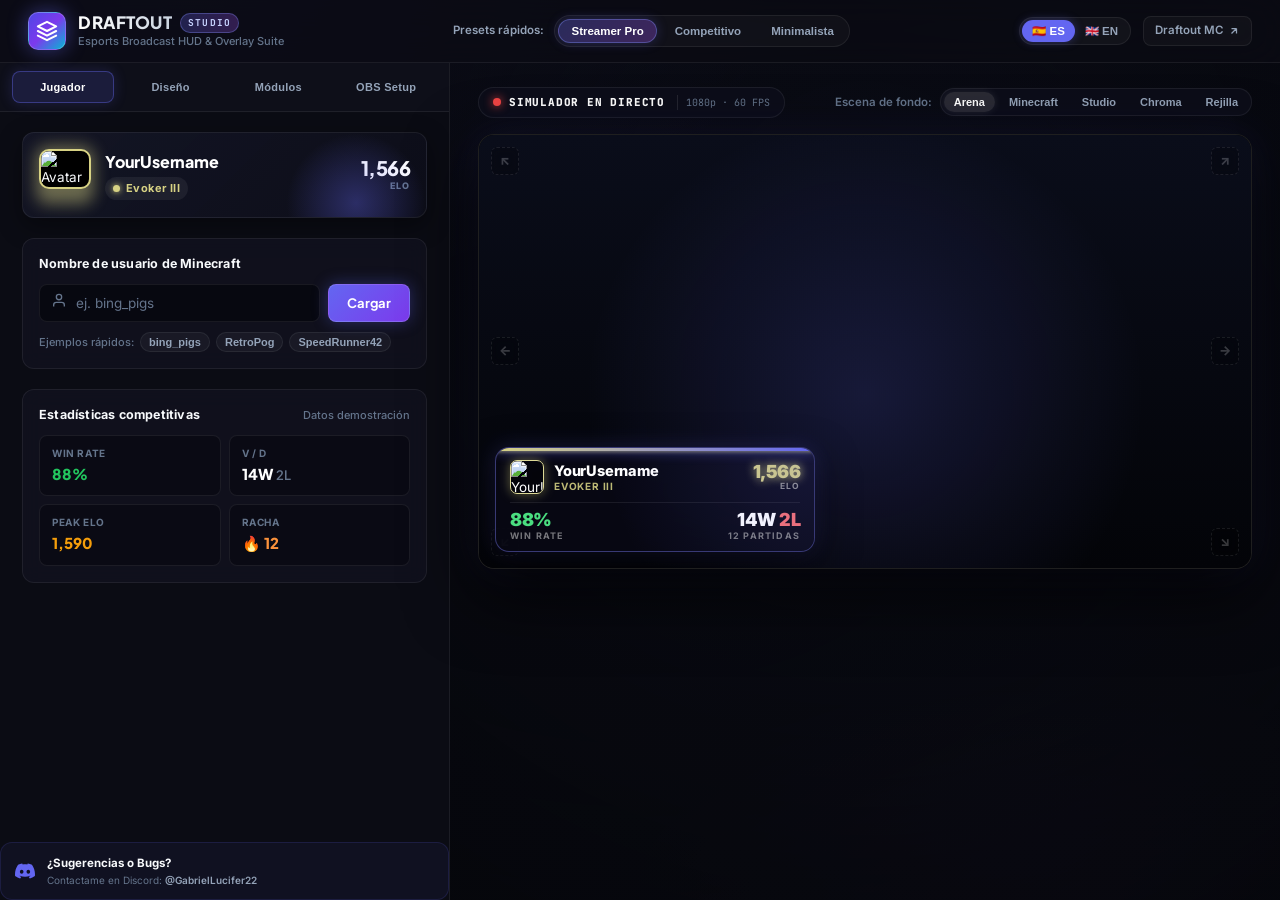
==== commit d46af707: "nueva pestaña" ====
--- a/index.html
+++ b/index.html
@@ -401,14 +401,19 @@
               <span class="slide-check-text" data-i18n="optRankingSlide">Slide 2: Ranking y barra de progreso</span>
             </label>
             <label class="slide-check-item">
+              <input type="checkbox" id="toggle-lastmatch-slide" checked />
+              <span class="custom-chk"></span>
+              <span class="slide-check-text" data-i18n="optLastmatchSlide">Slide 3: Última partida detallada</span>
+            </label>
+            <label class="slide-check-item">
               <input type="checkbox" id="toggle-records-slide" checked />
               <span class="custom-chk"></span>
-              <span class="slide-check-text" data-i18n="optRecordsSlide">Slide 3: Récords y siguiente rival</span>
+              <span class="slide-check-text" data-i18n="optRecordsSlide">Slide 4: Récords y siguiente rival</span>
             </label>
             <label class="slide-check-item">
               <input type="checkbox" id="toggle-recent-slide" checked />
               <span class="custom-chk"></span>
-              <span class="slide-check-text" data-i18n="optRecentSlide">Slide 4: Últimas partidas con cabezas</span>
+              <span class="slide-check-text" data-i18n="optRecentSlide">Slide 5: Últimas partidas con cabezas</span>
             </label>
           </div>
         </div>
@@ -556,19 +561,6 @@
         </div>
       </div>
 
-      <!-- Live Sync & Quick Actions Bar -->
-      <div class="simulator-footer">
-        <div class="sim-status-info">
-          <div class="status-dot" id="status-dot"></div>
-          <span class="status-text" id="status-text" data-i18n="statusInit">Introduce tu usuario o usa un demo rápido</span>
-        </div>
-        <div class="sim-quick-actions">
-          <button id="sim-copy-btn" class="sim-action-btn" title="Copiar URL rápida">
-            <svg width="14" height="14" viewBox="0 0 24 24" fill="none" stroke="currentColor" stroke-width="2"><rect x="9" y="9" width="13" height="13" rx="2" ry="2"></rect><path d="M5 15H4a2 2 0 0 1-2-2V4a2 2 0 0 1 2-2h9a2 2 0 0 1 2 2v1"></path></svg>
-            <span data-i18n="btnCopyUrlShort">Copiar URL</span>
-          </button>
-        </div>
-      </div>
 
     </main>
 
--- a/css/main.css
+++ b/css/main.css
@@ -1494,64 +1494,3 @@
 .screen-overlay-wrap[data-pos="bottom-right"] { bottom: 0; right: 0; justify-content: flex-end; }
 
 /* Simulator Footer */
-.simulator-footer {
-  display: flex;
-  align-items: center;
-  justify-content: space-between;
-  padding: 10px 16px;
-  background: rgba(14, 16, 28, 0.7);
-  border-radius: var(--radius-md);
-  border: 1px solid var(--border-subtle);
-  gap: 12px;
-}
-
-.sim-status-info {
-  display: flex;
-  align-items: center;
-  gap: 8px;
-}
-
-.status-dot {
-  width: 8px;
-  height: 8px;
-  border-radius: 50%;
-  background: var(--text-tertiary);
-  transition: background 0.3s, box-shadow 0.3s;
-}
-
-.status-dot.ok      { background: var(--green); box-shadow: 0 0 8px var(--green); }
-.status-dot.loading { background: var(--gold);  box-shadow: 0 0 8px var(--gold);  animation: pulseLive 1s infinite; }
-.status-dot.error   { background: var(--red);   box-shadow: 0 0 8px var(--red); }
-
-.status-text {
-  font-size: 12px;
-  color: var(--text-secondary);
-  font-weight: 500;
-}
-
-.sim-quick-actions {
-  display: flex;
-  align-items: center;
-  gap: 8px;
-}
-
-.sim-action-btn {
-  background: rgba(255, 255, 255, 0.05);
-  border: 1px solid var(--border-subtle);
-  color: var(--text-secondary);
-  font-size: 11.5px;
-  font-weight: 700;
-  padding: 6px 12px;
-  border-radius: var(--radius-sm);
-  cursor: pointer;
-  display: flex;
-  align-items: center;
-  gap: 6px;
-  transition: all 0.2s ease;
-}
-
-.sim-action-btn:hover {
-  background: rgba(99, 102, 241, 0.2);
-  color: #fff;
-  border-color: rgba(99, 102, 241, 0.4);
-}
--- a/css/overlay.css
+++ b/css/overlay.css
@@ -178,6 +178,9 @@
 .ow-widget[data-theme="light"] .ow-wins {
   color: #16a34a;
 }
+.ow-widget[data-theme="light"] .ow-red {
+  color: #dc2626;
+}
 
 .ow-widget[data-theme="light"] .ow-losses {
   color: #dc2626;
@@ -545,6 +548,7 @@
 .ow-purple { color: #c084fc; }
 .ow-gold   { color: #fbbf24; text-shadow: 0 0 8px rgba(251,191,36,0.5); }
 .ow-green  { color: #4ade80; }
+.ow-red    { color: #f87171; }
 
 /* ── Rank progress bar (Ranking slide) ───────────────────────── */
 .ow-rank-bar-wrap {
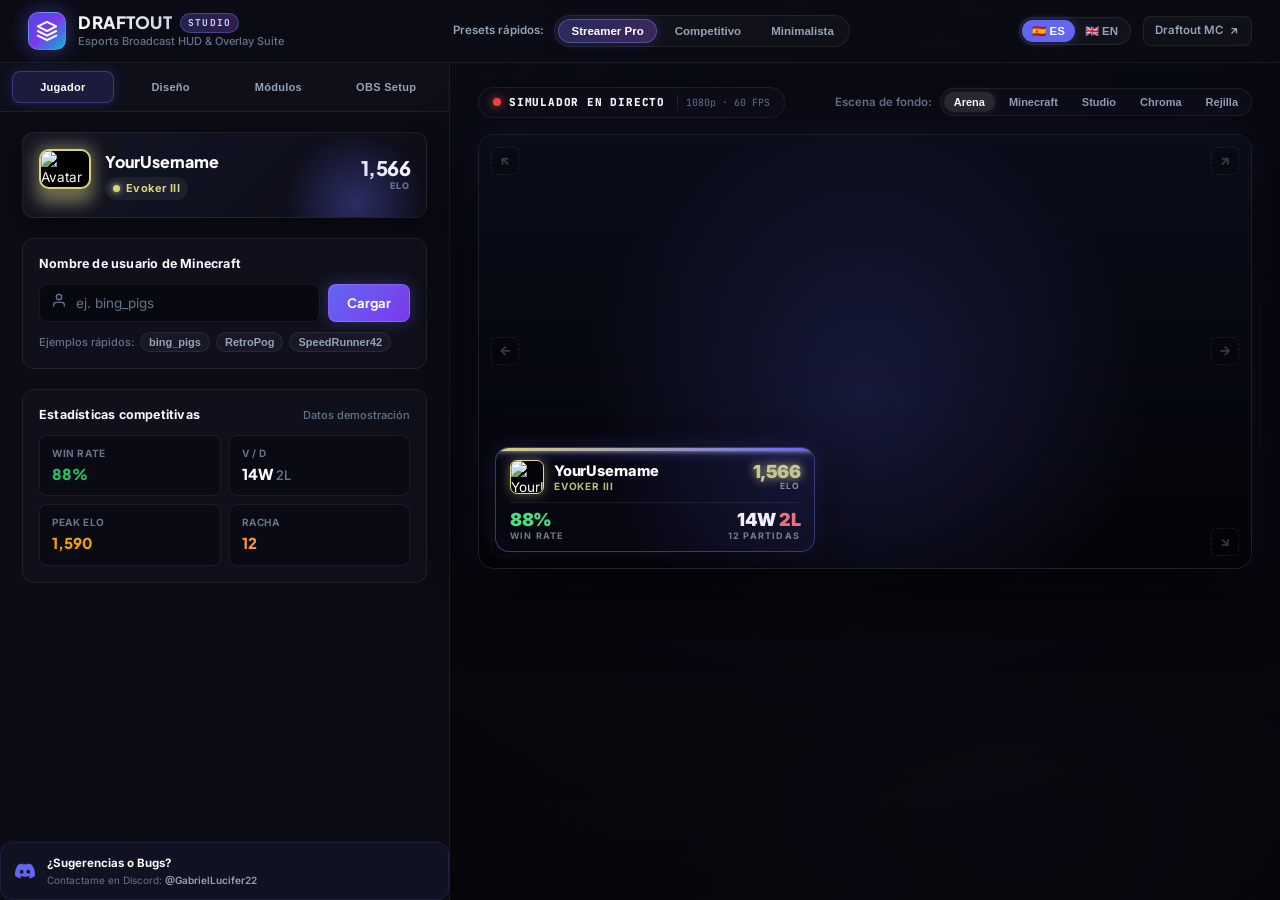
==== commit 99ce299e: "cambios finales" ====
--- a/index.html
+++ b/index.html
@@ -469,12 +469,13 @@
             />
             <div class="url-btn-row">
               <button id="btn-copy" class="btn-glow-primary btn-copy-action" data-i18n="btnCopy">
-                <span>📋 Copiar URL</span>
+                <span>Copiar URL</span>
               </button>
               <button id="btn-open-preview" class="btn-ghost-action" data-i18n="btnOpenTab" title="Abrir en pestaña">
-                <span>↗ Abrir</span>
+                <span>Abrir</span>
               </button>
             </div>
+            <p class="url-hint-text" data-i18n="urlHint">⚠️ Al cambiar el diseño, copia la URL de nuevo a OBS.</p>
           </div>
         </div>
 
--- a/css/main.css
+++ b/css/main.css
@@ -1198,6 +1198,13 @@
 .url-btn-row {
   display: flex;
   gap: 8px;
+}
+
+.url-hint-text {
+  font-size: 11px;
+  color: #fbbf24;
+  margin: 4px 0 0 0;
+  line-height: 1.3;
 }
 
 .btn-copy-action { flex: 1; height: 38px; }
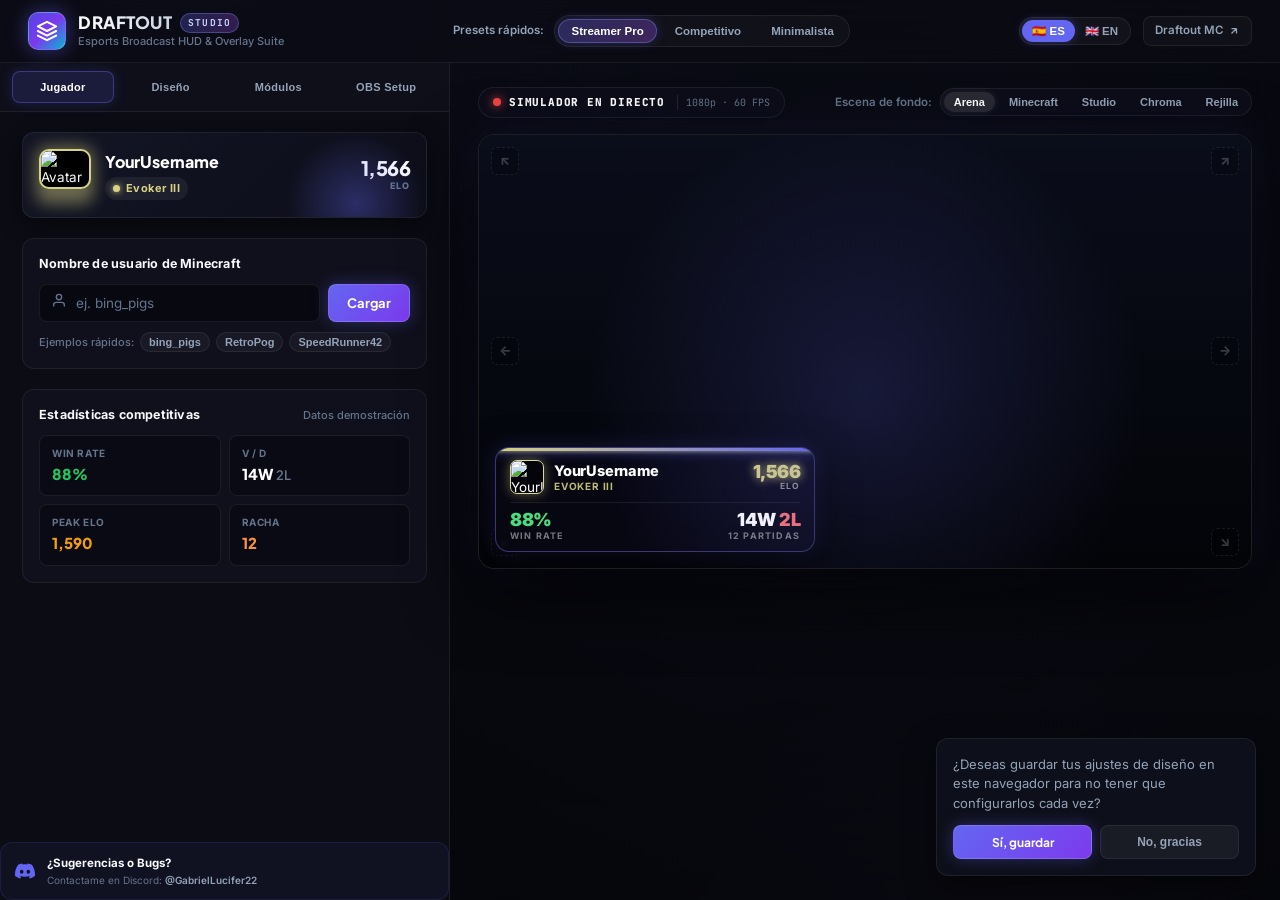
==== commit 34805cc4: "cookies" ====
--- a/index.html
+++ b/index.html
@@ -567,6 +567,17 @@
 
   </div><!-- /studio-layout -->
 
+  <!-- Prefs Banner -->
+  <div id="prefs-banner" class="prefs-banner hidden">
+    <div class="prefs-banner-content">
+      <p data-i18n="prefsMsg">¿Deseas guardar tus ajustes de diseño en este navegador para no tener que configurarlos cada vez?</p>
+      <div class="prefs-banner-actions">
+        <button id="btn-prefs-accept" class="btn-glow-primary" data-i18n="prefsYes">Sí, guardar</button>
+        <button id="btn-prefs-decline" class="btn-ghost-action" data-i18n="prefsNo">No, gracias</button>
+      </div>
+    </div>
+  </div>
+
 </div><!-- /#app -->
 
 <!-- Scripts -->
--- a/css/main.css
+++ b/css/main.css
@@ -1501,3 +1501,45 @@
 .screen-overlay-wrap[data-pos="bottom-right"] { bottom: 0; right: 0; justify-content: flex-end; }
 
 /* Simulator Footer */
+
+/* ── Preferences Banner ── */
+.prefs-banner {
+  position: fixed;
+  bottom: 24px;
+  right: 24px;
+  max-width: 320px;
+  background: rgba(14, 16, 28, 0.95);
+  border: 1px solid var(--border-subtle);
+  border-radius: var(--radius-md);
+  padding: 16px;
+  z-index: 9999;
+  box-shadow: 0 10px 30px rgba(0,0,0,0.5);
+  backdrop-filter: blur(12px);
+  transform: translateY(0);
+  transition: transform 0.4s cubic-bezier(0.175, 0.885, 0.32, 1.275), opacity 0.4s ease;
+}
+
+.prefs-banner.hidden {
+  transform: translateY(150%);
+  opacity: 0;
+  pointer-events: none;
+}
+
+.prefs-banner-content p {
+  margin: 0 0 12px 0;
+  font-size: 13px;
+  color: var(--text-secondary);
+  line-height: 1.5;
+}
+
+.prefs-banner-actions {
+  display: flex;
+  gap: 8px;
+}
+
+.prefs-banner-actions button {
+  flex: 1;
+  font-size: 12px;
+  padding: 8px 12px;
+  height: 34px;
+}
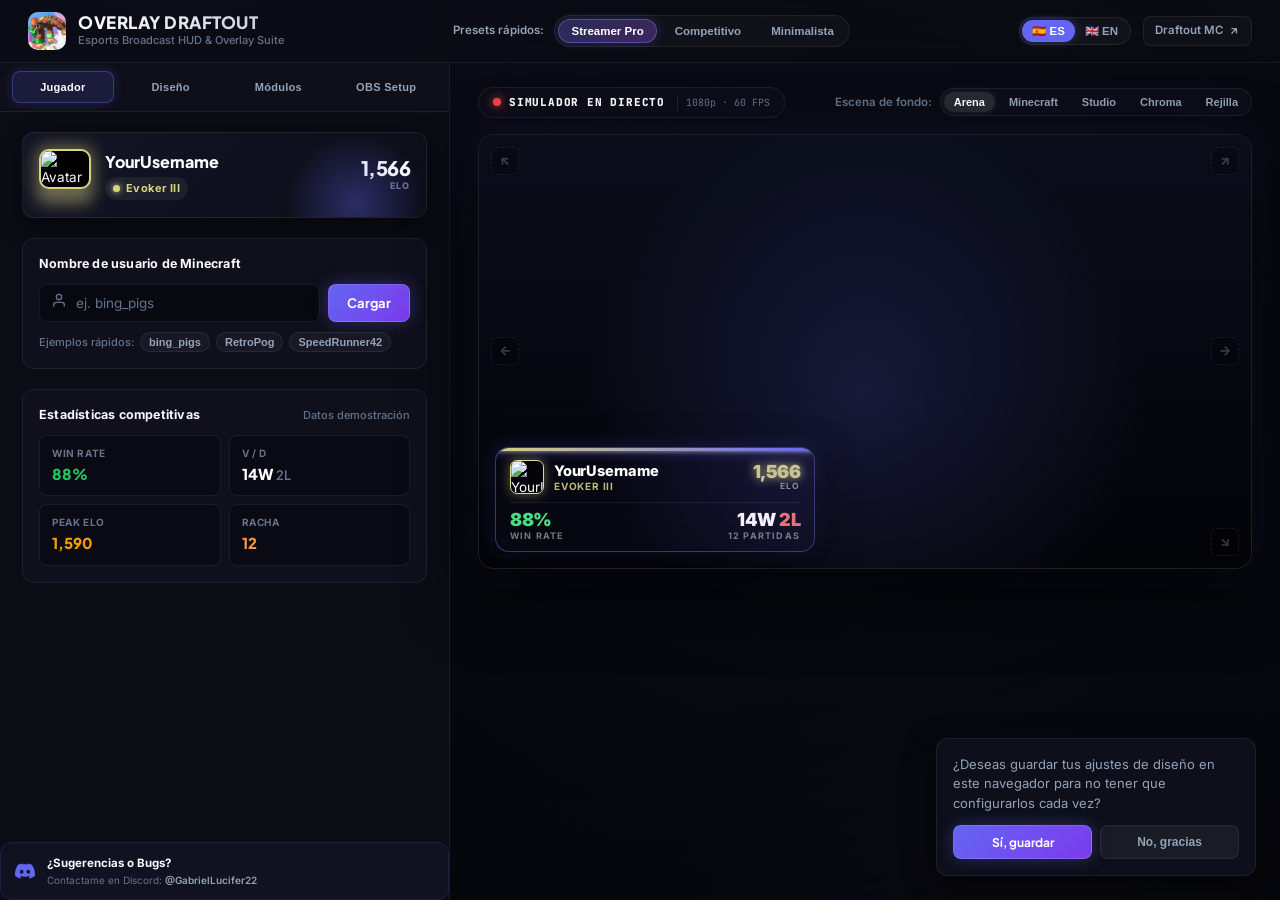
==== commit efeb056c: "pepe" ====
--- a/index.html
+++ b/index.html
@@ -4,8 +4,14 @@
   <meta charset="UTF-8" />
   <meta name="viewport" content="width=device-width, initial-scale=1.0" />
   <meta name="google" content="notranslate" />
-  <title id="meta-title">Draftout Studio — Overlay Esports Suite para OBS</title>
-  <meta id="meta-desc" name="description" content="Diseña y personaliza tu overlay competitivo de Draftout para OBS y Streamlabs en segundos. Estadísticas en tiempo real, rotación inteligente y estética esports premium." />
+  <title id="meta-title">Draftout Studio — Overlay para OBS</title>
+  <meta id="meta-desc" name="description" content="Overlay de Draftout para OBS. Muestra a tu audiencia tus estadísticas, rango y el progreso de tus últimas partidas en directo." />
+  
+  <!-- Open Graph / Discord Embeds -->
+  <meta property="og:type" content="website" />
+  <meta property="og:title" content="Draftout Studio — Overlay para OBS" />
+  <meta property="og:description" content="Overlay de Draftout para OBS. Muestra a tu audiencia tus estadísticas, rango y el progreso de tus últimas partidas en directo." />
+  <meta name="theme-color" content="#6366f1" />
   <link rel="preconnect" href="https://fonts.googleapis.com" />
   <link rel="preconnect" href="https://fonts.gstatic.com" crossorigin />
   <link href="https://fonts.googleapis.com/css2?family=Plus+Jakarta+Sans:wght@400;500;600;700;800&family=Inter:wght@400;500;600;700;800;900&family=JetBrains+Mono:wght@500;700&display=swap" rel="stylesheet" />
@@ -18,17 +24,12 @@
   <!-- ── Studio Header ────────────────────────────────────────── -->
   <header class="studio-header">
     <div class="brand-group">
-      <div class="brand-logo">
-        <svg width="22" height="22" viewBox="0 0 24 24" fill="none" stroke="currentColor" stroke-width="2.2" stroke-linecap="round" stroke-linejoin="round">
-          <polygon points="12 2 2 7 12 12 22 7 12 2"></polygon>
-          <polyline points="2 17 12 22 22 17"></polyline>
-          <polyline points="2 12 12 17 22 12"></polyline>
-        </svg>
+      <div class="brand-logo" style="background:none; border:none; box-shadow:none; overflow:hidden;">
+        <img src="img/logo.png" alt="Overlay Draftout Logo" style="width:100%; height:100%; object-fit:cover;">
       </div>
       <div class="brand-text">
         <div class="brand-name-wrap">
-          <span class="brand-title">DRAFTOUT</span>
-          <span class="brand-badge">STUDIO</span>
+          <span class="brand-title" data-i18n="headerTitle">OVERLAY DRAFTOUT</span>
         </div>
         <span class="brand-sub" data-i18n="headerSubtitle">Esports Broadcast HUD & Overlay Suite</span>
       </div>
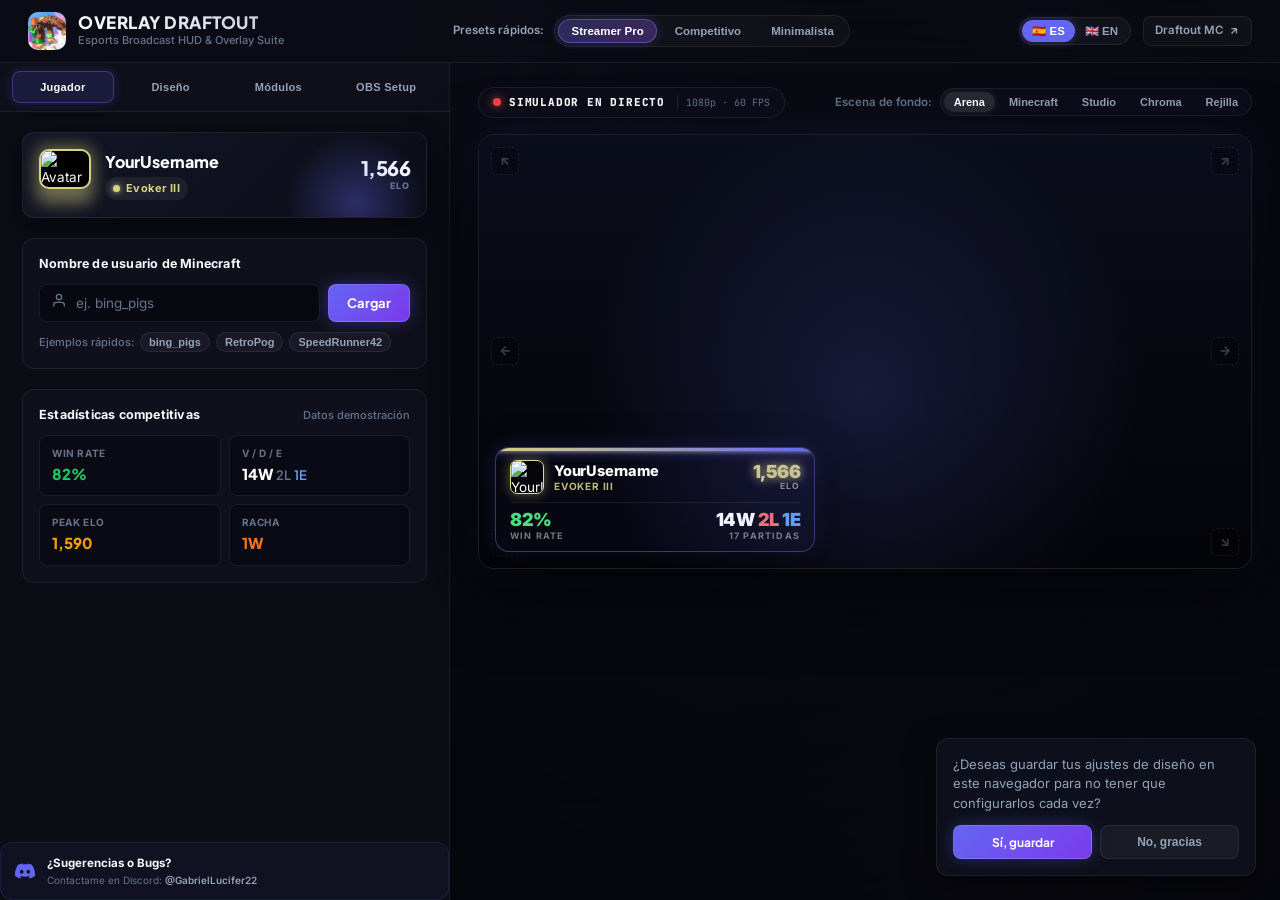
==== commit f6936516: "Cambios Draw" ====
--- a/index.html
+++ b/index.html
@@ -141,8 +141,8 @@
               <span class="stat-mini-val color-green" id="stat-wr">88%</span>
             </div>
             <div class="stat-mini-card">
-              <span class="stat-mini-lbl" data-i18n="lblWl">V / D</span>
-              <span class="stat-mini-val" id="stat-wl">14W <span class="stat-loss">2L</span></span>
+              <span class="stat-mini-lbl" data-i18n="lblWl">V / D / E</span>
+              <span class="stat-mini-val" id="stat-wl">14W <span class="stat-loss">2L</span> <span class="stat-draw">1E</span></span>
             </div>
             <div class="stat-mini-card">
               <span class="stat-mini-lbl" data-i18n="lblPeakElo">Peak ELO</span>
@@ -301,8 +301,8 @@
             <label class="mod-toggle-card" for="toggle-wl">
               <div class="mod-toggle-left">
                 <div class="mod-texts">
-                  <span class="mod-title" data-i18n="optWl">Victorias / Derrotas</span>
-                  <span class="mod-sub" data-i18n="optWlSub">Contador W / L de la era</span>
+                  <span class="mod-title" data-i18n="optWl">Victorias / Derrotas / Empates</span>
+                  <span class="mod-sub" data-i18n="optWlSub">Contador W / L / E de la era</span>
                 </div>
               </div>
               <div class="switch-ios">
--- a/css/main.css
+++ b/css/main.css
@@ -708,6 +708,7 @@
 }
 
 .stat-loss { color: var(--text-tertiary); font-weight: 600; font-size: 13px; }
+.stat-draw { color: #60a5fa; font-weight: 600; font-size: 13px; }
 .color-green { color: var(--green); }
 .color-gold  { color: var(--gold); }
 .color-fire  { color: #fb923c; }
--- a/css/overlay.css
+++ b/css/overlay.css
@@ -186,6 +186,11 @@
   color: #dc2626;
 }
 
+.ow-widget[data-theme="light"] .ow-draws,
+.ow-widget[data-theme="light"] .ow-recent-draw .ow-recent-chg {
+  color: #2563eb;
+}
+
 .ow-widget[data-theme="light"] .ow-wl-slash {
   color: #94a3b8;
 }
@@ -355,6 +360,7 @@
 }
 .ow-wins    { color: #4ade80; }
 .ow-losses  { color: #f87171; }
+.ow-draws   { color: #60a5fa; }
 .ow-wl-slash { color: rgba(255,255,255,0.25); font-weight: 400; }
 
 /* ── Streak block ───────────────────────────────────────────── */
@@ -415,7 +421,7 @@
 .ow-dot:hover  { transform: scale(1.3); }
 .ow-dot-win    { background: #4ade80; box-shadow: 0 0 5px #4ade80; }
 .ow-dot-loss   { background: #f87171; box-shadow: 0 0 5px #f87171; }
-.ow-dot-draw   { background: #facc15; box-shadow: 0 0 5px #facc15; }
+.ow-dot-draw   { background: #60a5fa; box-shadow: 0 0 5px #60a5fa; }
 .ow-dot-unknown{ background: rgba(255,255,255,0.2); }
 
 /* ── Refresh indicator dot ──────────────────────────────────── */
@@ -594,6 +600,7 @@
 }
 .ow-recent-win  .ow-recent-chg { color: #4ade80; }
 .ow-recent-loss .ow-recent-chg { color: #f87171; }
+.ow-recent-draw .ow-recent-chg { color: #60a5fa; }
 
 /* ── Minecraft player heads ──────────────────────────────────── */
 .ow-mc-head {
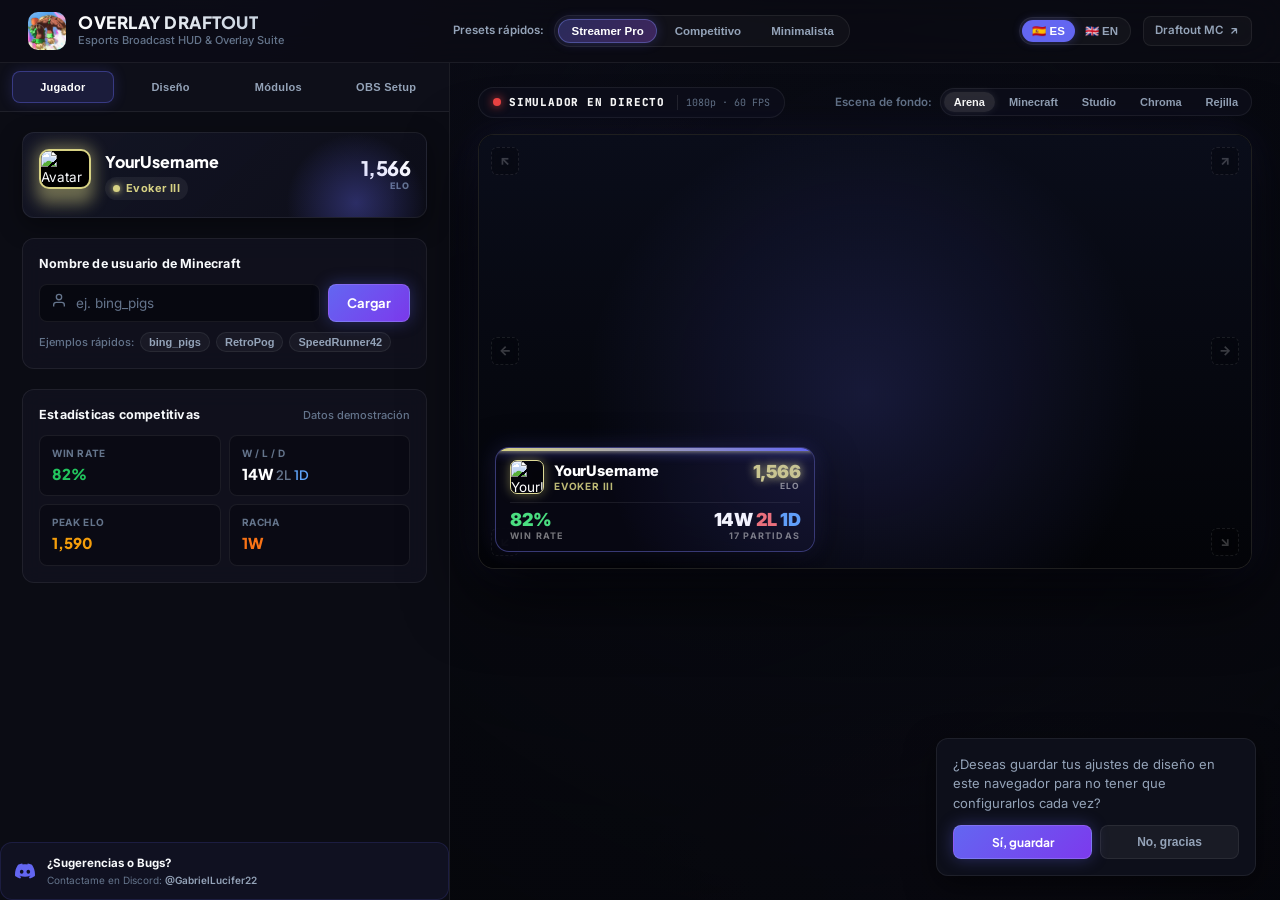
==== commit 266cc2e8: "Cambios en D" ====
--- a/index.html
+++ b/index.html
@@ -141,8 +141,8 @@
               <span class="stat-mini-val color-green" id="stat-wr">88%</span>
             </div>
             <div class="stat-mini-card">
-              <span class="stat-mini-lbl" data-i18n="lblWl">V / D / E</span>
-              <span class="stat-mini-val" id="stat-wl">14W <span class="stat-loss">2L</span> <span class="stat-draw">1E</span></span>
+              <span class="stat-mini-lbl" data-i18n="lblWl">W / L / D</span>
+              <span class="stat-mini-val" id="stat-wl">14W <span class="stat-loss">2L</span> <span class="stat-draw">1D</span></span>
             </div>
             <div class="stat-mini-card">
               <span class="stat-mini-lbl" data-i18n="lblPeakElo">Peak ELO</span>
@@ -302,7 +302,7 @@
               <div class="mod-toggle-left">
                 <div class="mod-texts">
                   <span class="mod-title" data-i18n="optWl">Victorias / Derrotas / Empates</span>
-                  <span class="mod-sub" data-i18n="optWlSub">Contador W / L / E de la era</span>
+                  <span class="mod-sub" data-i18n="optWlSub">Contador W / L / D de la era</span>
                 </div>
               </div>
               <div class="switch-ios">
